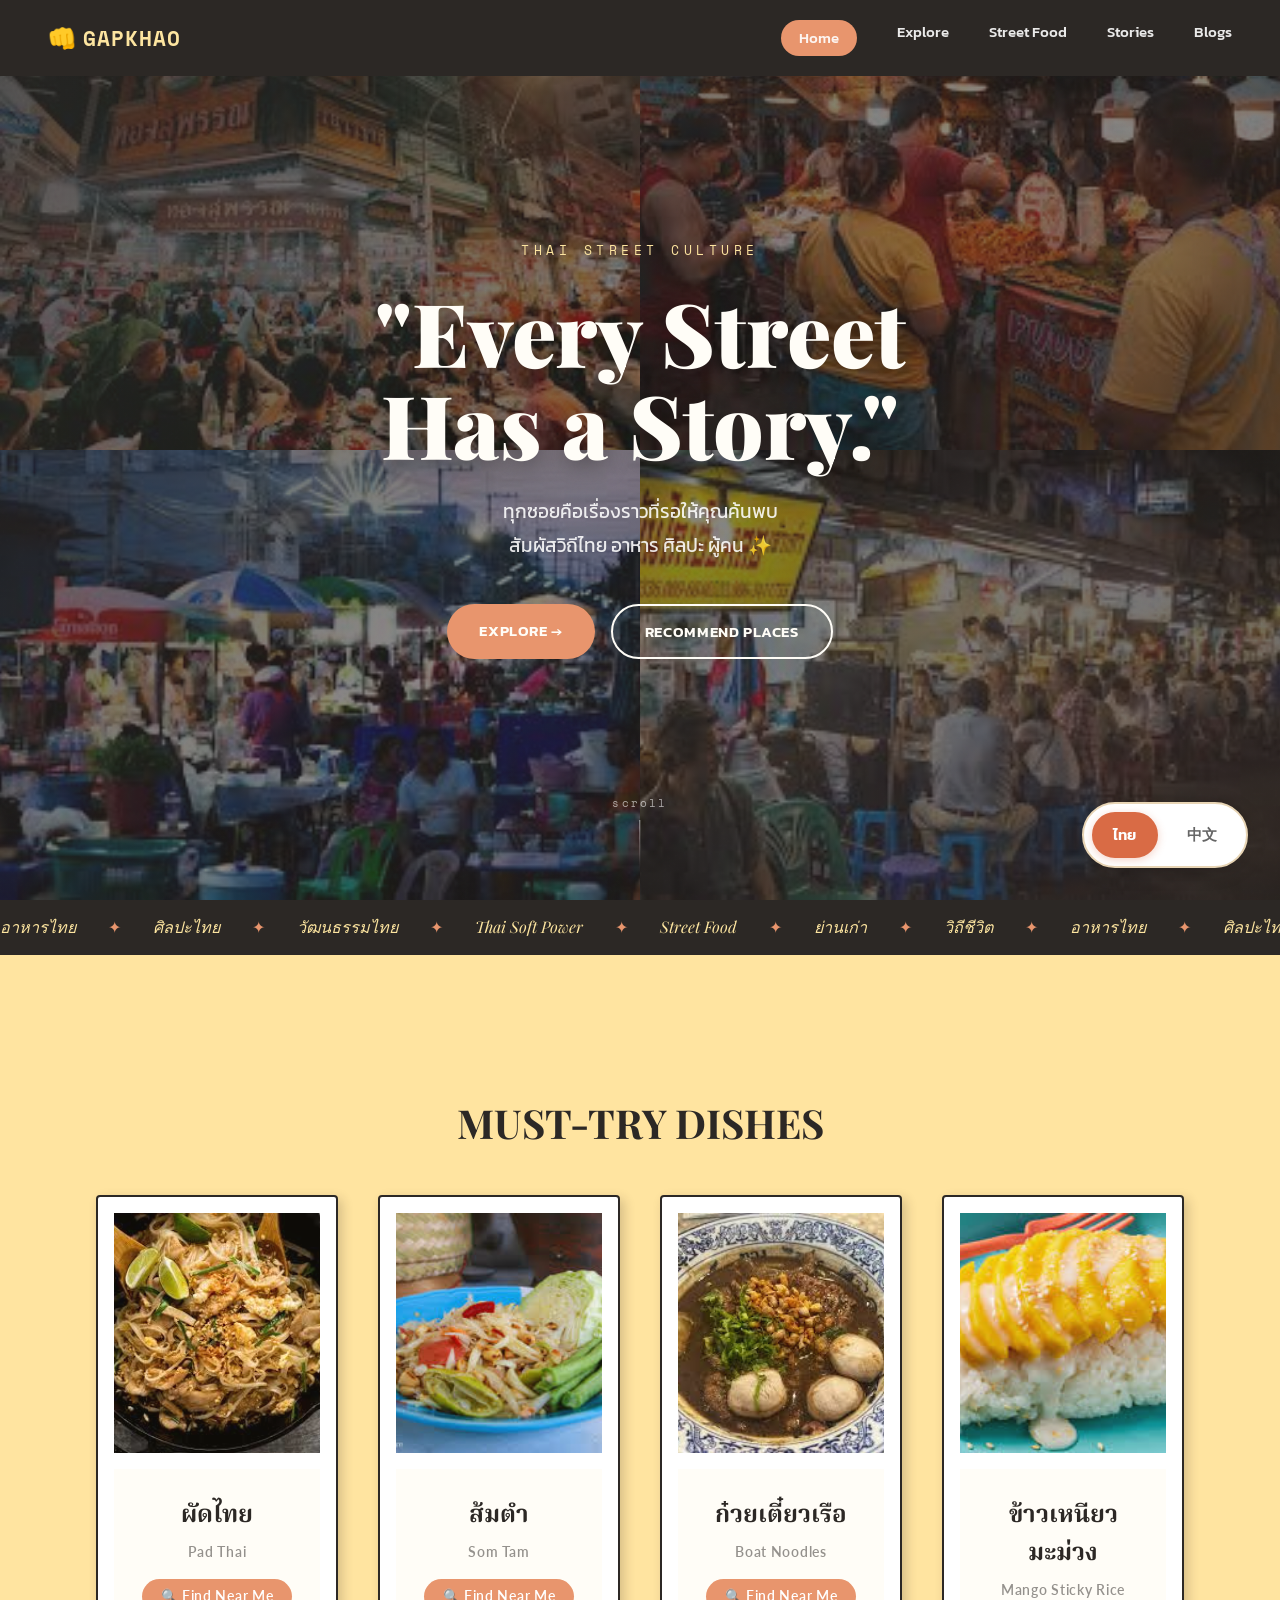
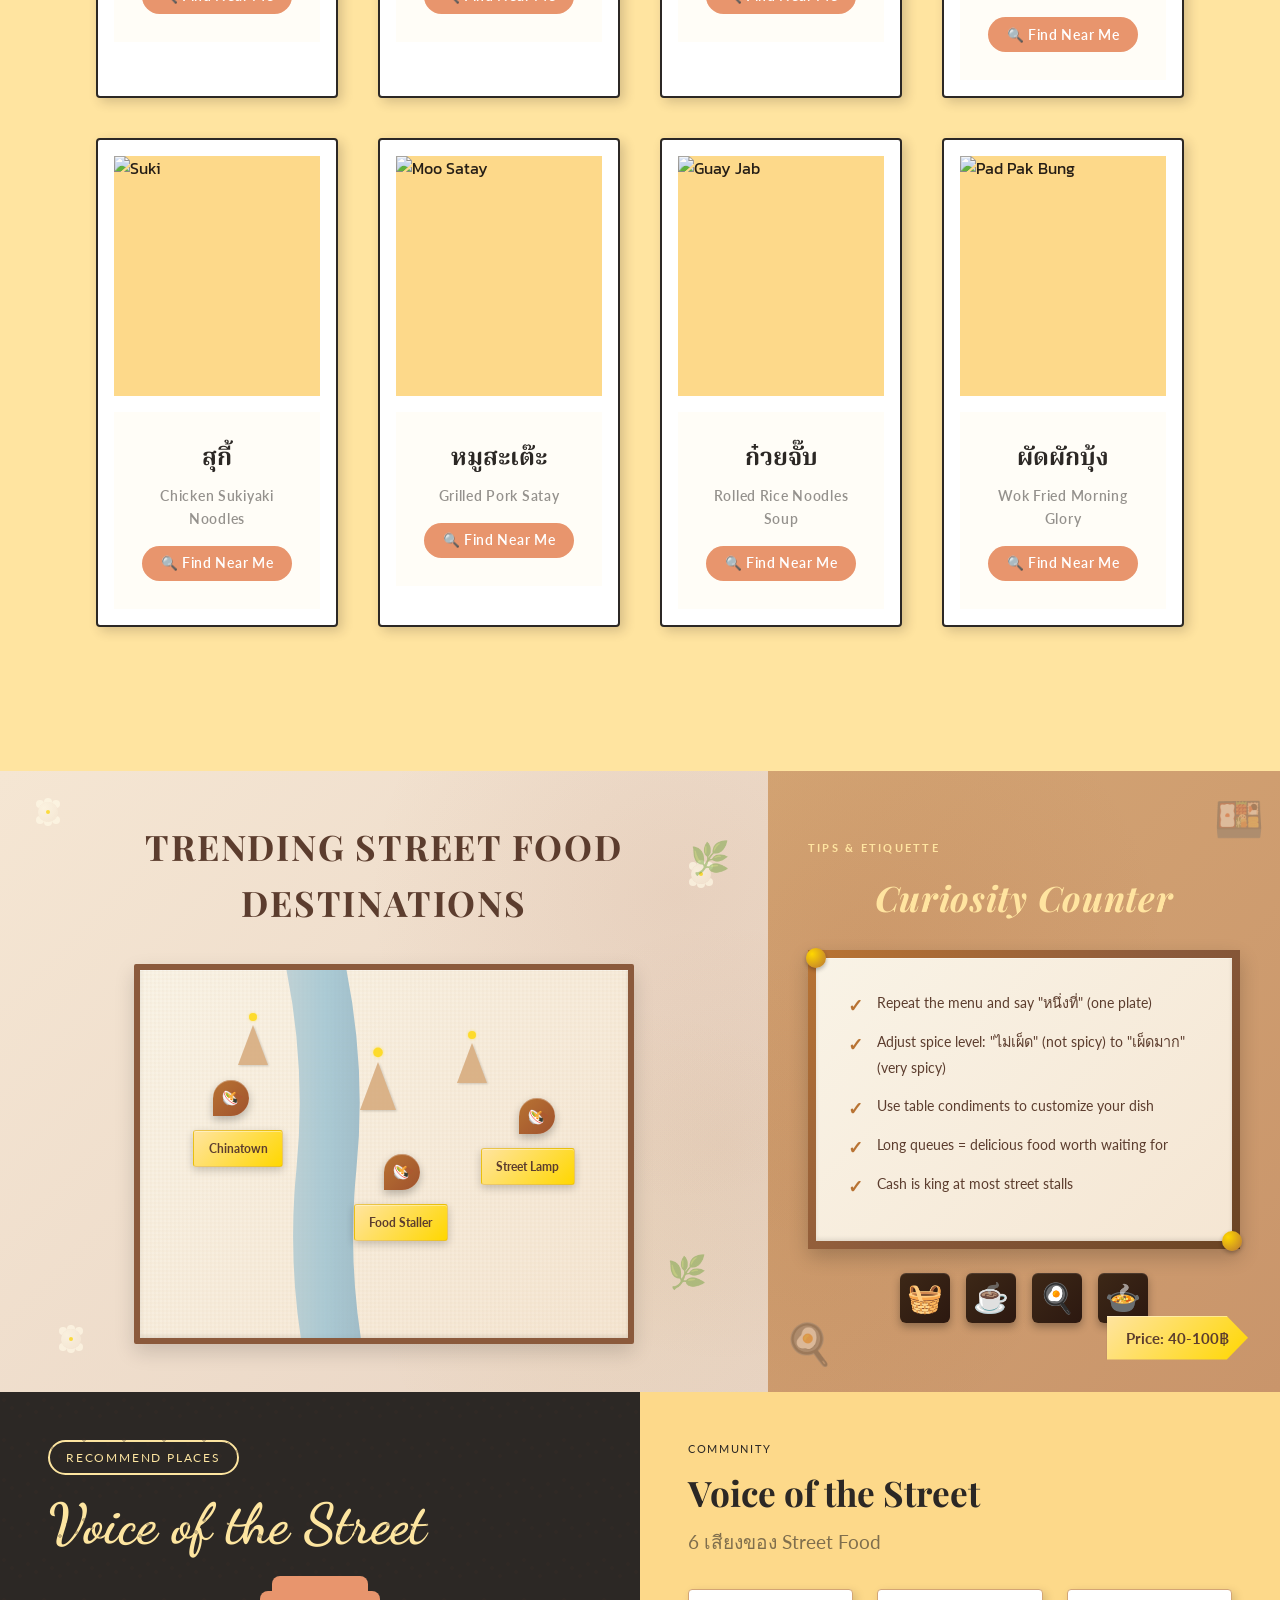
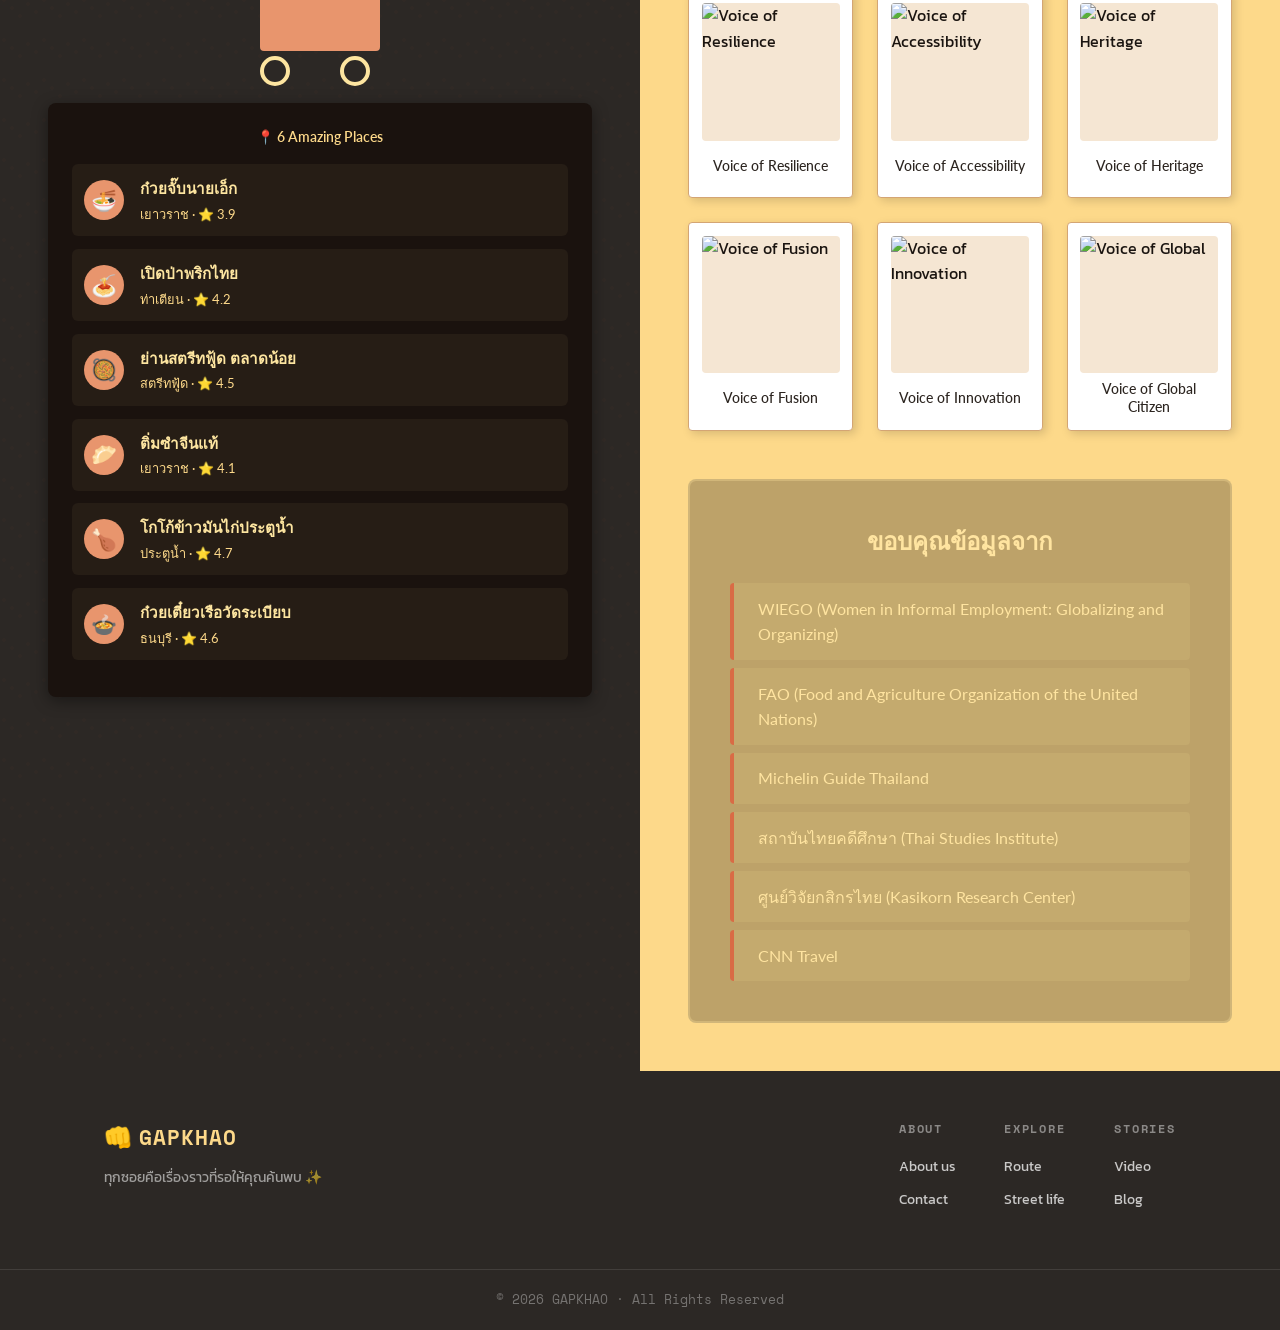
==== index.html @ 5495fac6 "new1" ====
<!DOCTYPE html>
<html lang="th">
<head>
  <meta charset="UTF-8" />
  <meta name="viewport" content="width=device-width, initial-scale=1.0" />
  <meta name="description" content="GAPKHAO - ทุกซอยคือเรื่องราวที่รอให้คุณค้นพบ | Thai Street Culture, Food & Art" />
  <title>GAPKHAO | ทุกซอยคือเรื่องราวที่รอให้คุณค้นพบ</title>
  <link rel="preconnect" href="https://fonts.googleapis.com" />
  <link rel="preconnect" href="https://fonts.gstatic.com" crossorigin />
  <link href="https://fonts.googleapis.com/css2?family=Playfair+Display:ital,wght@0,400;0,700;0,900;1,400;1,700&family=Kanit:wght@300;400;500;600;700&family=Space+Mono:wght@400;700&display=swap" rel="stylesheet" />
  <link rel="stylesheet" href="css/style.css" />
  <link rel="stylesheet" href="css/homepage-sections.css" />
  <link rel="stylesheet" href="css/trending-curiosity.css" />
  <link rel="stylesheet" href="css/language-switcher-cn.css" />
  <link rel="stylesheet" href="css/street-life-stories.css" />
</head>
<body>

  <!-- ========== NAVBAR ========== -->
  <header class="navbar" id="navbar">
    <div class="nav-container">
      <a href="index.html" class="logo">
        <span class="logo-fist">👊</span>
        <span class="logo-text">GAPKHAO</span>
      </a>
      <nav class="nav-links" id="navLinks">
        <a href="index.html" class="nav-link nav-link--active" data-translate="navbar.home">Home</a>
        <a href="explore.html" class="nav-link" data-translate="navbar.explore">Explore</a>
        <a href="street-food.html" class="nav-link" data-translate="navbar.streetFood">Street Food</a>
        <a href="stories.html" class="nav-link" data-translate="navbar.stories">Stories</a>
        <a href="blogs.html" class="nav-link" data-translate="navbar.blogs">Blogs</a>
      </nav>
      <button class="hamburger" id="hamburger" aria-label="Toggle menu">
        <span></span><span></span><span></span>
      </button>
    </div>
  </header>

  <!-- Language Switcher -->
  <div class="language-switcher" id="languageSwitcher">
    <button class="lang-btn active" data-lang="th">ไทย</button>
    <button class="lang-btn" data-lang="zh">中文</button>
  </div>

  <main>

    <!-- ========== HERO ========== -->
    <section class="hero" id="home">
      <div class="hero-bg">
        <div class="hero-overlay"></div>
        <div class="hero-img-grid">
          <div class="hero-img-cell" style="background-image:url('images/street-food-1.jpg')"></div>
          <div class="hero-img-cell" style="background-image:url('images/street-food-2.jpg')"></div>
          <div class="hero-img-cell" style="background-image:url('images/street-food-3.jpg')"></div>
          <div class="hero-img-cell" style="background-image:url('images/street-food-4.jpg')"></div>
        </div>
      </div>
      <div class="hero-content">
        <p class="hero-eyebrow reveal" data-translate="hero.eyebrow">THAI STREET CULTURE</p>
        <h1 class="hero-headline reveal delay-1" data-translate="hero.headline">"Every Street<br />Has a Story."</h1>
        <p class="hero-tagline reveal delay-2" data-translate="hero.tagline">ทุกซอยคือเรื่องราวที่รอให้คุณค้นพบ<br />สัมผัสวิถีไทย อาหาร ศิลปะ ผู้คน ✨</p>
        <div class="hero-cta reveal delay-3">
          <a href="explore.html" class="btn btn--primary" data-translate="hero.exploreBtn">EXPLORE →</a>
          <button class="btn btn--outline" id="recommendPlacesBtn" data-translate="hero.recommendBtn">RECOMMEND PLACES</button>
        </div>
      </div>
      <div class="hero-scroll-hint">
        <span data-translate="hero.scroll">scroll</span>
        <div class="scroll-line"></div>
      </div>
    </section>

    <!-- ========== SOFT POWER STRIP ========== -->
    <section class="ticker-strip">
      <div class="ticker-track">
        <span>อาหารไทย</span><span class="ticker-dot">✦</span>
        <span>ศิลปะไทย</span><span class="ticker-dot">✦</span>
        <span>วัฒนธรรมไทย</span><span class="ticker-dot">✦</span>
        <span>Thai Soft Power</span><span class="ticker-dot">✦</span>
        <span>Street Food</span><span class="ticker-dot">✦</span>
        <span>ย่านเก่า</span><span class="ticker-dot">✦</span>
        <span>วิถีชีวิต</span><span class="ticker-dot">✦</span>
        <span>อาหารไทย</span><span class="ticker-dot">✦</span>
        <span>ศิลปะไทย</span><span class="ticker-dot">✦</span>
        <span>วัฒนธรรมไทย</span><span class="ticker-dot">✦</span>
        <span>Thai Soft Power</span><span class="ticker-dot">✦</span>
        <span>Street Food</span><span class="ticker-dot">✦</span>
        <span>ย่านเก่า</span><span class="ticker-dot">✦</span>
        <span>วิถีชีวิต</span><span class="ticker-dot">✦</span>
      </div>
    </section>

    <!-- ========== MUST-TRY DISHES (4 COLUMNS) ========== -->
    <section class="must-try-section" id="must-try">
      <div class="container">
        <div class="section-header">
          <h2 class="section-title" data-translate="mustTry.title">Must-Try Dishes</h2>
        </div>

        <div class="dishes-grid">
          <article class="dish-card">
            <div class="dish-image">
              <img src="must-try-images/pad-thai.jpg" onerror="this.src='https://images.unsplash.com/photo-1569718212165-3a8278d5f624?w=600&q=80'" alt="Pad Thai" />
            </div>
            <div class="dish-content">
              <h3 data-translate="dishes.padThai.th">ผัดไทย</h3>
              <h4 data-translate="dishes.padThai.en">Pad Thai</h4>
              <button class="find-near-btn" data-translate="dishes.findBtn">🔍 Find Near Me</button>
            </div>
          </article>

          <article class="dish-card">
            <div class="dish-image">
              <img src="must-try-images/som-tam.jpg" onerror="this.src='https://images.unsplash.com/photo-1546069901-ba9599a7e63c?w=600&q=80'" alt="Som Tam" />
            </div>
            <div class="dish-content">
              <h3 data-translate="dishes.somTam.th">ส้มตำ</h3>
              <h4 data-translate="dishes.somTam.en">Som Tam</h4>
              <button class="find-near-btn" data-translate="dishes.findBtn">🔍 Find Near Me</button>
            </div>
          </article>

          <article class="dish-card">
            <div class="dish-image">
              <img src="must-try-images/boat-noodles.jpg" onerror="this.src='https://images.unsplash.com/photo-1612874742237-415c69f18133?w=600&q=80'" alt="Boat Noodles" />
            </div>
            <div class="dish-content">
              <h3 data-translate="dishes.boatNoodles.th">ก๋วยเตี๋ยวเรือ</h3>
              <h4 data-translate="dishes.boatNoodles.en">Boat Noodles</h4>
              <button class="find-near-btn" data-translate="dishes.findBtn">🔍 Find Near Me</button>
            </div>
          </article>

          <article class="dish-card">
            <div class="dish-image">
              <img src="must-try-images/mango-sticky-rice.jpg" onerror="this.src='https://images.unsplash.com/photo-1599599810694-b5ac4dd64b73?w=600&q=80'" alt="Mango Sticky Rice" />
            </div>
            <div class="dish-content">
              <h3 data-translate="dishes.mangoRice.th">ข้าวเหนียวมะม่วง</h3>
              <h4 data-translate="dishes.mangoRice.en">Mango Sticky Rice</h4>
              <button class="find-near-btn" data-translate="dishes.findBtn">🔍 Find Near Me</button>
            </div>
          </article>

          <article class="dish-card">
            <div class="dish-image">
              <img src="https://images.unsplash.com/photo-1569562211093-4ed0d0758f12?w=600&q=80" alt="Suki" />
            </div>
            <div class="dish-content">
              <h3 data-translate="dishes.suki.th">สุกี้</h3>
              <h4 data-translate="dishes.suki.en">Chicken Sukiyaki Noodles</h4>
              <button class="find-near-btn" data-translate="dishes.findBtn">🔍 Find Near Me</button>
            </div>
          </article>

          <article class="dish-card">
            <div class="dish-image">
              <img src="https://images.unsplash.com/photo-1529563021893-cc83c992d75d?w=600&q=80" alt="Moo Satay" />
            </div>
            <div class="dish-content">
              <h3 data-translate="dishes.satay.th">หมูสะเต๊ะ</h3>
              <h4 data-translate="dishes.satay.en">Grilled Pork Satay</h4>
              <button class="find-near-btn" data-translate="dishes.findBtn">🔍 Find Near Me</button>
            </div>
          </article>

          <article class="dish-card">
            <div class="dish-image">
              <img src="https://images.unsplash.com/photo-1555126634-323283e090fa?w=600&q=80" alt="Guay Jab" />
            </div>
            <div class="dish-content">
              <h3 data-translate="dishes.guayJab.th">ก๋วยจั๊บ</h3>
              <h4 data-translate="dishes.guayJab.en">Rolled Rice Noodles Soup</h4>
              <button class="find-near-btn" data-translate="dishes.findBtn">🔍 Find Near Me</button>
            </div>
          </article>

          <article class="dish-card">
            <div class="dish-image">
              <img src="https://images.unsplash.com/photo-1540189549336-e6e99c3679fe?w=600&q=80" alt="Pad Pak Bung" />
            </div>
            <div class="dish-content">
              <h3 data-translate="dishes.padPakBung.th">ผัดผักบุ้ง</h3>
              <h4 data-translate="dishes.padPakBung.en">Wok Fried Morning Glory</h4>
              <button class="find-near-btn" data-translate="dishes.findBtn">🔍 Find Near Me</button>
            </div>
          </article>
        </div>
      </div>
    </section>

    <!-- ========== TWO-PANEL ROW: MAP & TIPS ========== -->
    <section class="two-panel-row">
      <!-- Left Panel: Trending Destinations -->
      <div class="trending-panel">
        <h2 data-translate="trending.title">Trending Street Food Destinations</h2>
        
        <!-- Decorative Jasmine Flowers -->
        <div class="jasmine-flower flower-1"></div>
        <div class="jasmine-flower flower-2"></div>
        <div class="jasmine-flower flower-3"></div>
        
        <!-- Decorative Kranok Motifs -->
        <div class="kranok-motif kranok-1">🌿</div>
        <div class="kranok-motif kranok-2">🌿</div>
        
        <div class="bangkok-map">
          <div class="river-path"></div>
          
          <!-- Temple Spires -->
          <div class="temple-spire spire-1"></div>
          <div class="temple-spire spire-2"></div>
          <div class="temple-spire spire-3"></div>
          
          <div class="location-pin pin-chinatown">
            <div class="pin-label">Chinatown</div>
          </div>
          
          <div class="location-pin pin-center">
            <div class="pin-label">Food Staller</div>
          </div>
          
          <div class="location-pin pin-right">
            <div class="pin-label">Street Lamp</div>
          </div>
        </div>
      </div>

      <!-- Right Panel: Tips -->
      <div class="tips-panel">
        <!-- Decorative Icons -->
        <div class="tiffin-carrier">🍱</div>
        <div class="wok-icon">🍳</div>
        
        <div class="section-label" data-translate="curiosity.label">Tips & Etiquette</div>
        <h2 data-translate="curiosity.title">Curiosity Counter</h2>
        
        <div class="curiosity-frame">
          <div class="curiosity-content">
            <ul>
              <li data-translate="curiosity.tip1">Repeat the menu and say "หนึ่งที่" (one plate)</li>
              <li data-translate="curiosity.tip2">Adjust spice level: "ไม่เผ็ด" (not spicy) to "เผ็ดมาก" (very spicy)</li>
              <li data-translate="curiosity.tip3">Use table condiments to customize your dish</li>
              <li data-translate="curiosity.tip4">Long queues = delicious food worth waiting for</li>
              <li data-translate="curiosity.tip5">Cash is king at most street stalls</li>
            </ul>
          </div>
        </div>
        
        <!-- Bronze Food Icons -->
        <div class="food-icons">
          <div class="food-icon">🧺</div>
          <div class="food-icon">☕</div>
          <div class="food-icon">🍳</div>
          <div class="food-icon">🍲</div>
        </div>
        
        <div class="price-tag" data-translate="curiosity.price">Price: 40-100฿</div>
      </div>
    </section>

    <!-- ========== BOTTOM TWO-PANEL ROW: RECOMMEND PLACES & COMMUNITY ========== -->
    <section class="bottom-two-panel" id="recommendPlaces">
      <!-- Left Panel: Recommend Places -->
      <div class="planner-panel">
        <div class="section-label" data-translate="recommend.label">Recommend Places</div>
        <h2 data-translate="recommend.title">Voice of the Street</h2>
        
        <div class="tuktuk">
          <div class="tuktuk-roof"></div>
          <div class="tuktuk-body"></div>
          <div class="tuktuk-wheel"></div>
          <div class="tuktuk-wheel"></div>
        </div>
        
        <div class="places-card">
          <div class="places-header" data-translate="recommend.header">📍 6 Amazing Places</div>
          
          <a href="#" class="place-item" data-place-id="1">
            <div class="place-icon">🍜</div>
            <div class="place-info">
              <div class="place-name" data-translate="recommend.place1.name">ก๋วยจั๊บนายเอ็ก</div>
              <div class="place-meta" data-translate="recommend.place1.meta">เยาวราช · ⭐ 3.9</div>
            </div>
          </a>
          
          <a href="#" class="place-item" data-place-id="2">
            <div class="place-icon">🍝</div>
            <div class="place-info">
              <div class="place-name" data-translate="recommend.place2.name">เปิดป่าพริกไทย</div>
              <div class="place-meta" data-translate="recommend.place2.meta">ท่าเตียน · ⭐ 4.2</div>
            </div>
          </a>
          
          <a href="#" class="place-item" data-place-id="3">
            <div class="place-icon">🥘</div>
            <div class="place-info">
              <div class="place-name" data-translate="recommend.place3.name">ย่านสตรีทฟู้ด ตลาดน้อย</div>
              <div class="place-meta" data-translate="recommend.place3.meta">สตรีทฟู้ด · ⭐ 4.5</div>
            </div>
          </a>
          
          <a href="#" class="place-item" data-place-id="4">
            <div class="place-icon">🥟</div>
            <div class="place-info">
              <div class="place-name" data-translate="recommend.place4.name">ติ่มซำจีนแท้</div>
              <div class="place-meta" data-translate="recommend.place4.meta">เยาวราช · ⭐ 4.1</div>
            </div>
          </a>
          
          <a href="#" class="place-item" data-place-id="5">
            <div class="place-icon">🍗</div>
            <div class="place-info">
              <div class="place-name" data-translate="recommend.place5.name">โกโก้ข้าวมันไก่ประตูน้ำ</div>
              <div class="place-meta" data-translate="recommend.place5.meta">ประตูน้ำ · ⭐ 4.7</div>
            </div>
          </a>
          
          <a href="#" class="place-item" data-place-id="6">
            <div class="place-icon">🍲</div>
            <div class="place-info">
              <div class="place-name" data-translate="recommend.place6.name">ก๋วยเตี๋ยวเรือวัดระเบียบ</div>
              <div class="place-meta" data-translate="recommend.place6.meta">ธนบุรี · ⭐ 4.6</div>
            </div>
          </a>
        </div>
      </div>

      <!-- Right Panel: Community Memory Wall -->
      <div class="community-panel">
        <div class="section-label" data-translate="community.label">Community</div>
        <h2 data-translate="community.title">Voice of the Street</h2>
        <div class="subtitle" data-translate="community.subtitle">6 เสียงของ Street Food</div>
        
        <div class="memory-wall">
          <div class="polaroid-card street-story-card" data-story-id="voice-resilience" onclick="window.openStory('voice-resilience')">
            <div class="polaroid-image">
              <img src="https://images.unsplash.com/photo-1562802378-063ec186a863?w=300&q=80" alt="Voice of Resilience" />
            </div>
            <div class="polaroid-title" data-translate="stories.resilience">Voice of Resilience</div>
          </div>
          
          <div class="polaroid-card street-story-card" data-story-id="voice-accessibility" onclick="window.openStory('voice-accessibility')">
            <div class="polaroid-image">
              <img src="https://www.prachachat.net/wp-content/uploads/2020/09/IMG_2852.jpg" alt="Voice of Accessibility" />
            </div>
            <div class="polaroid-title" data-translate="stories.accessibility">Voice of Accessibility</div>
          </div>
          
          <div class="polaroid-card street-story-card" data-story-id="voice-heritage" onclick="window.openStory('voice-heritage')">
            <div class="polaroid-image">
              <img src="https://www.salika.co/wp-content/uploads/2018/11/shutterstock_1130007947.jpg" alt="Voice of Heritage" />
            </div>
            <div class="polaroid-title" data-translate="stories.heritage">Voice of Heritage</div>
          </div>
          
          <div class="polaroid-card street-story-card" data-story-id="voice-fusion" onclick="window.openStory('voice-fusion')">
            <div class="polaroid-image">
              <img src="https://www.amazingadventurebangkok.com/wp-content/uploads/2021/08/1.jpg" alt="Voice of Fusion" />
            </div>
            <div class="polaroid-title" data-translate="stories.fusion">Voice of Fusion</div>
          </div>
          
          <div class="polaroid-card street-story-card" data-story-id="voice-innovation" onclick="window.openStory('voice-innovation')">
            <div class="polaroid-image">
              <img src="https://www.salika.co/wp-content/uploads/2023/11/thai-streetfood-local-travel-life.webp" alt="Voice of Innovation" />
            </div>
            <div class="polaroid-title" data-translate="stories.innovation">Voice of Innovation</div>
          </div>
          
          <div class="polaroid-card street-story-card" data-story-id="voice-global" onclick="window.openStory('voice-global')">
            <div class="polaroid-image">
              <img src="https://i.ytimg.com/vi/oKCuIeHDw-o/hq720.jpg" alt="Voice of Global" />
            </div>
            <div class="polaroid-title" data-translate="stories.global">Voice of Global Citizen</div>
          </div>
        </div>
        
        <!-- Data Sources -->
        <div class="data-sources">
          <h4 data-translate="sources.title">ขอบคุณข้อมูลจาก</h4>
          <ul>
            <li>WIEGO (Women in Informal Employment: Globalizing and Organizing)</li>
            <li>FAO (Food and Agriculture Organization of the United Nations)</li>
            <li>Michelin Guide Thailand</li>
            <li>สถาบันไทยคดีศึกษา (Thai Studies Institute)</li>
            <li>ศูนย์วิจัยกสิกรไทย (Kasikorn Research Center)</li>
            <li>CNN Travel</li>
          </ul>
        </div>
      </div>
    </section>

  </main>

  <!-- ========== FOOTER ========== -->
  <footer class="site-footer">
    <div class="footer-inner">
      <div class="footer-brand">
        <a href="index.html" class="logo logo--light">
          <span class="logo-fist">👊</span>
          <span class="logo-text">GAPKHAO</span>
        </a>
        <p data-translate="footer.tagline">ทุกซอยคือเรื่องราวที่รอให้คุณค้นพบ ✨</p>
      </div>

      <nav class="footer-nav">
        <div class="footer-col">
          <h4 data-translate="footer.about">ABOUT</h4>
          <a href="#" data-translate="footer.aboutUs">About us</a>
          <a href="contact.html" data-translate="footer.contact">Contact</a>
        </div>
        <div class="footer-col">
          <h4 data-translate="footer.explore">EXPLORE</h4>
          <a href="explore.html" data-translate="footer.route">Route</a>
          <a href="street-life.html" data-translate="footer.streetLife">Street life</a>
        </div>
        <div class="footer-col">
          <h4 data-translate="footer.stories">STORIES</h4>
          <a href="stories.html" data-translate="footer.video">Video</a>
          <a href="blogs.html" data-translate="footer.blog">Blog</a>
        </div>
      </nav>
    </div>
    <div class="footer-bottom">
      <p data-translate="footer.copyright">© 2026 GAPKHAO · All Rights Reserved</p>
    </div>
  </footer>

  <!-- Toast notification -->
  <div class="toast" id="toast"></div>

  <script src="js/main.js"></script>
  <script src="js/homepage-sections.js"></script>
  <script src="js/trending-navigation.js"></script>
  <script src="js/language-switcher-cn.js"></script>
  <script src="js/street-life-stories.js"></script>
</body>
</html>
---- css/style.css ----
/* ============================================================
   GAPKHAO — Thai Street Culture Website
   CSS Design System + Full Styles
   ============================================================ */

/* ── CSS Variables / Design Tokens ─────────────────────────── */
:root {
  /* Brand Palette (from spec image) */
  --color-header:       #2c2825;  /* Deep charcoal */
  --color-highlight:    #fde5a0;  /* Warm honey */
  --color-bg:           #fdd98a;  /* Golden amber */
  --color-bg-dark:      #e8956d;  /* Terra cotta */

  /* Extended palette */
  --color-text:         #1a1410;
  --color-text-light:   #6b5b4e;
  --color-white:        #fffdf7;
  --color-accent:       #d4a017;  /* Thai gold */
  --color-accent2:      #b85c2a;  /* Brick red */

  /* Typography */
  --font-display:       'Playfair Display', Georgia, serif;
  --font-body:          'Kanit', sans-serif;
  --font-mono:          'Space Mono', monospace;

  /* Spacing */
  --space-xs:  0.5rem;
  --space-sm:  1rem;
  --space-md:  2rem;
  --space-lg:  4rem;
  --space-xl:  6rem;

  /* Motion */
  --ease-out:  cubic-bezier(0.22, 1, 0.36, 1);
  --ease-in-out: cubic-bezier(0.65, 0, 0.35, 1);

  /* Borders */
  --radius-sm:  8px;
  --radius-md:  16px;
  --radius-lg:  24px;
  --radius-pill: 9999px;

  /* Shadows */
  --shadow-sm:  0 2px 8px rgba(44,40,37,0.12);
  --shadow-md:  0 8px 32px rgba(44,40,37,0.18);
  --shadow-lg:  0 24px 64px rgba(44,40,37,0.22);
}

/* ── Reset & Base ────────────────────────────────────────────── */
*, *::before, *::after { box-sizing: border-box; margin: 0; padding: 0; }

html {
  scroll-behavior: smooth;
  scroll-padding-top: 80px;
}

body {
  font-family: var(--font-body);
  background-color: var(--color-bg);
  color: var(--color-text);
  line-height: 1.6;
  overflow-x: hidden;
}

img { display: block; width: 100%; height: 100%; object-fit: cover; }
a { text-decoration: none; color: inherit; }
ul { list-style: none; }
button { cursor: pointer; border: none; background: none; font-family: inherit; }

/* ── Container ───────────────────────────────────────────────── */
.container {
  width: min(90%, 1200px);
  margin-inline: auto;
  padding-block: var(--space-lg);
}

/* ── Typography ─────────────────────────────────────────────── */
.section-tag {
  display: inline-block;
  font-family: var(--font-mono);
  font-size: 0.75rem;
  text-transform: uppercase;
  letter-spacing: 0.2em;
  color: var(--color-accent2);
  border: 1.5px solid var(--color-accent2);
  padding: 4px 12px;
  border-radius: var(--radius-pill);
  margin-bottom: 1rem;
}

.section-title {
  font-family: var(--font-display);
  font-size: clamp(1.8rem, 4vw, 3rem);
  font-weight: 700;
  color: var(--color-header);
  line-height: 1.2;
}

.section-sub {
  color: var(--color-text-light);
  font-size: 1.05rem;
  margin-top: 0.5rem;
}

.section-header {
  text-align: center;
  margin-bottom: var(--space-md);
}

/* ── Buttons ─────────────────────────────────────────────────── */
.btn {
  display: inline-flex;
  align-items: center;
  gap: 0.5rem;
  padding: 14px 32px;
  border-radius: var(--radius-pill);
  font-family: var(--font-body);
  font-weight: 600;
  font-size: 0.95rem;
  transition: transform 0.2s var(--ease-out), box-shadow 0.2s, background 0.2s;
  letter-spacing: 0.04em;
}

.btn:hover { transform: translateY(-2px); box-shadow: var(--shadow-md); }
.btn:active { transform: translateY(0); }

.btn--primary {
  background: var(--color-bg-dark);
  color: var(--color-white);
}
.btn--primary:hover { background: var(--color-accent2); }

.btn--outline {
  border: 2px solid var(--color-white);
  color: var(--color-white);
}
.btn--outline:hover { background: rgba(255,255,255,0.15); }

.btn--sm { padding: 8px 18px; font-size: 0.8rem; }
.btn--full { width: 100%; justify-content: center; }

/* ── Navbar ─────────────────────────────────────────────────── */
.navbar {
  position: fixed;
  top: 0; left: 0; right: 0;
  z-index: 1000;
  background: var(--color-header);
  box-shadow: var(--shadow-md);
  transition: background 0.4s, box-shadow 0.4s;
}

.navbar.scrolled {
  background: var(--color-header);
  box-shadow: var(--shadow-md);
}

/* Ensure navbar text is always readable on non-home pages */
.navbar:not(:has(~ .hero)) {
  background: var(--color-header) !important;
}

.navbar:not(:has(~ .hero)) .logo-text {
  color: var(--color-highlight) !important;
}

.navbar:not(:has(~ .hero)) .nav-link {
  color: rgba(255,255,255,0.9) !important;
}

/* Home page hero - transparent navbar */
.hero ~ .navbar,
body > .navbar:first-of-type {
  background: transparent;
  box-shadow: none;
}

body > .navbar:first-of-type:not(.scrolled) {
  background: transparent;
  box-shadow: none;
}

.nav-container {
  display: flex;
  align-items: center;
  justify-content: space-between;
  padding: 20px clamp(1rem, 4vw, 3rem);
  max-width: 1400px;
  margin-inline: auto;
}

.logo {
  display: flex;
  align-items: center;
  gap: 6px;
  font-family: var(--font-mono);
  font-weight: 700;
  font-size: 1.3rem;
  letter-spacing: 0.05em;
}

.logo-fist { font-size: 1.4rem; }
.logo-text { color: var(--color-bg); }
.navbar:not(.scrolled) .logo-text { color: var(--color-highlight); }

.nav-links {
  display: flex;
  gap: 2.5rem;
}

.nav-link {
  font-family: var(--font-body);
  font-weight: 500;
  color: rgba(255,255,255,0.85);
  font-size: 0.95rem;
  position: relative;
  transition: color 0.2s;
}

.nav-link::after {
  content: '';
  position: absolute;
  bottom: -4px; left: 0;
  width: 0; height: 2px;
  background: var(--color-bg);
  transition: width 0.3s var(--ease-out);
}

.nav-link:hover, .nav-link--active { color: var(--color-highlight); }
.nav-link:hover::after, .nav-link--active::after { width: 100%; }

.nav-link--active {
  background: var(--color-bg-dark);
  padding: 6px 18px;
  border-radius: var(--radius-pill);
  color: var(--color-white);
}
.nav-link--active::after { display: none; }

/* Hamburger */
.hamburger {
  display: none;
  flex-direction: column;
  gap: 5px;
  padding: 4px;
}
.hamburger span {
  display: block;
  width: 24px; height: 2px;
  background: var(--color-white);
  border-radius: 2px;
  transition: transform 0.3s, opacity 0.3s;
}
.hamburger.open span:nth-child(1) { transform: translateY(7px) rotate(45deg); }
.hamburger.open span:nth-child(2) { opacity: 0; }
.hamburger.open span:nth-child(3) { transform: translateY(-7px) rotate(-45deg); }

/* ── Hero ────────────────────────────────────────────────────── */
.hero {
  position: relative;
  min-height: 100svh;
  display: flex;
  align-items: center;
  justify-content: center;
  overflow: hidden;
}

.hero-bg {
  position: absolute;
  inset: 0;
}

.hero-overlay {
  position: absolute;
  inset: 0;
  background: linear-gradient(
    135deg,
    rgba(44,40,37,0.82) 0%,
    rgba(44,40,37,0.55) 50%,
    rgba(44,40,37,0.7) 100%
  );
  z-index: 1;
}

.hero-img-grid {
  display: grid;
  grid-template-columns: 1fr 1fr;
  grid-template-rows: 1fr 1fr;
  height: 100%;
}

.hero-img-cell {
  background-size: cover;
  background-position: center;
  transition: transform 8s ease;
  animation: kenburns 12s ease-in-out infinite alternate;
}

.hero-img-cell:nth-child(2) { animation-delay: -3s; }
.hero-img-cell:nth-child(3) { animation-delay: -6s; }
.hero-img-cell:nth-child(4) { animation-delay: -9s; }

@keyframes kenburns {
  from { transform: scale(1); }
  to   { transform: scale(1.08); }
}

.hero-content {
  position: relative;
  z-index: 2;
  text-align: center;
  color: var(--color-white);
  padding: 2rem;
  max-width: 800px;
}

.hero-eyebrow {
  font-family: var(--font-mono);
  font-size: 0.8rem;
  letter-spacing: 0.35em;
  text-transform: uppercase;
  color: var(--color-highlight);
  margin-bottom: 1.5rem;
}

.hero-headline {
  font-family: var(--font-display);
  font-size: clamp(2.5rem, 7vw, 5.5rem);
  font-weight: 900;
  line-height: 1.05;
  margin-bottom: 1.5rem;
  text-shadow: 0 4px 24px rgba(0,0,0,0.4);
}

.hero-tagline {
  font-size: clamp(1rem, 2vw, 1.2rem);
  color: rgba(255,255,255,0.88);
  margin-bottom: 2.5rem;
  line-height: 1.8;
}

.hero-cta {
  display: flex;
  gap: 1rem;
  justify-content: center;
  flex-wrap: wrap;
}

.hero-cta .btn--primary { background: var(--color-bg-dark); }

/* Scroll hint */
.hero-scroll-hint {
  position: absolute;
  bottom: 2rem; left: 50%;
  transform: translateX(-50%);
  z-index: 2;
  display: flex;
  flex-direction: column;
  align-items: center;
  gap: 0.5rem;
  color: rgba(255,255,255,0.6);
  font-family: var(--font-mono);
  font-size: 0.7rem;
  letter-spacing: 0.2em;
}

.scroll-line {
  width: 1px;
  height: 48px;
  background: linear-gradient(to bottom, rgba(255,255,255,0.6), transparent);
  animation: scrollPulse 2s ease-in-out infinite;
}

@keyframes scrollPulse {
  0%, 100% { transform: scaleY(1); opacity: 0.6; }
  50%       { transform: scaleY(1.2); opacity: 1; }
}

/* ── Ticker Strip ────────────────────────────────────────────── */
.ticker-strip {
  background: var(--color-header);
  color: var(--color-highlight);
  padding: 14px 0;
  overflow: hidden;
  white-space: nowrap;
}

.ticker-track {
  display: inline-flex;
  gap: 2rem;
  animation: ticker 25s linear infinite;
}

.ticker-track span {
  font-family: var(--font-display);
  font-size: 1rem;
  font-style: italic;
}

.ticker-dot { color: var(--color-bg-dark); font-style: normal !important; }

@keyframes ticker {
  from { transform: translateX(0); }
  to   { transform: translateX(-50%); }
}

/* ── Explore Section ─────────────────────────────────────────── */
.explore-section {
  background: var(--color-white);
}

.explore-layout {
  display: grid;
  grid-template-columns: 340px 1fr;
  gap: var(--space-md);
  align-items: start;
}

/* Filter Sidebar */
.explore-sidebar {
  background: var(--color-header);
  border-radius: var(--radius-lg);
  padding: 1.5rem;
  color: var(--color-white);
}

.filter-tabs {
  display: flex;
  gap: 0.5rem;
  flex-wrap: wrap;
  margin-bottom: 1.25rem;
}

.filter-btn {
  padding: 6px 16px;
  border-radius: var(--radius-pill);
  font-size: 0.85rem;
  font-weight: 600;
  background: rgba(255,255,255,0.1);
  color: rgba(255,255,255,0.7);
  transition: all 0.2s;
}

.filter-btn.active, .filter-btn:hover {
  background: var(--color-bg-dark);
  color: var(--color-white);
}

.filter-distance {
  margin-bottom: 1rem;
  font-size: 0.82rem;
  font-family: var(--font-mono);
  color: rgba(255,255,255,0.6);
}

.filter-distance input[type=range] {
  width: 100%;
  margin-top: 0.5rem;
  accent-color: var(--color-bg-dark);
}

.results-count {
  font-family: var(--font-mono);
  font-size: 0.75rem;
  color: rgba(255,255,255,0.5);
  margin-bottom: 1rem;
}

.place-list { display: flex; flex-direction: column; gap: 0.75rem; }

.place-card {
  display: flex;
  align-items: center;
  gap: 0.75rem;
  padding: 0.85rem 1rem;
  border-radius: var(--radius-md);
  background: rgba(255,255,255,0.06);
  border: 1.5px solid transparent;
  cursor: pointer;
  transition: all 0.25s;
}

.place-card:hover, .place-card.active {
  background: rgba(255,255,255,0.12);
  border-color: var(--color-bg-dark);
}

.place-card.active { border-color: var(--color-highlight); }

.place-pin { font-size: 1.2rem; flex-shrink: 0; }

.place-info strong {
  display: block;
  font-size: 0.9rem;
  font-weight: 600;
  color: var(--color-white);
}

.place-info span {
  font-size: 0.77rem;
  color: rgba(255,255,255,0.55);
}

/* Map */
.explore-map {
  position: relative;
  border-radius: var(--radius-lg);
  overflow: hidden;
  box-shadow: var(--shadow-lg);
  min-height: 480px;
}

.map-placeholder {
  position: relative;
  height: 480px;
}

.map-placeholder img {
  width: 100%;
  height: 100%;
  object-fit: cover;
  filter: saturate(0.8);
}

/* Map pins */
.map-pin {
  position: absolute;
  width: 18px; height: 18px;
  border-radius: 50%;
  background: var(--color-bg-dark);
  border: 3px solid white;
  box-shadow: 0 2px 8px rgba(0,0,0,0.3);
  cursor: pointer;
}

.pin-1 { top: 42%; left: 55%; }
.pin-2 { top: 28%; left: 38%; }
.pin-3 { top: 60%; left: 70%; }

.map-popup {
  display: none;
  position: absolute;
  bottom: 130%;
  left: 50%;
  transform: translateX(-50%);
  background: var(--color-header);
  color: var(--color-white);
  border-radius: var(--radius-md);
  padding: 1rem;
  width: 200px;
  box-shadow: var(--shadow-lg);
  text-align: center;
  gap: 0.5rem;
  flex-direction: column;
}

.map-pin:hover .map-popup { display: flex; }

.map-popup strong { font-size: 0.9rem; display: block; margin-bottom: 4px; }
.map-popup span { font-size: 0.75rem; color: rgba(255,255,255,0.65); display: block; margin-bottom: 0.75rem; }

/* ── Street Life Section ─────────────────────────────────────── */
.street-life-section {
  background: var(--color-bg);
}

.street-grid {
  display: grid;
  grid-template-columns: repeat(3, 1fr);
  grid-template-rows: auto auto;
  gap: 16px;
}

.street-card {
  position: relative;
  border-radius: var(--radius-lg);
  overflow: hidden;
  aspect-ratio: 4/3;
  cursor: pointer;
}

.street-card--tall {
  grid-row: span 2;
  aspect-ratio: unset;
}

.street-card--wide {
  grid-column: span 2;
}

.street-card img {
  transition: transform 0.6s var(--ease-out);
}

.street-card:hover img { transform: scale(1.06); }

.street-card-overlay {
  position: absolute;
  inset: 0;
  background: linear-gradient(to top, rgba(44,40,37,0.85) 0%, transparent 50%);
  display: flex;
  flex-direction: column;
  justify-content: flex-end;
  padding: 1.5rem;
  color: var(--color-white);
  transition: background 0.3s;
}

.street-card:hover .street-card-overlay {
  background: linear-gradient(to top, rgba(44,40,37,0.92) 0%, rgba(44,40,37,0.2) 60%);
}

.street-card-tag {
  display: inline-block;
  font-family: var(--font-mono);
  font-size: 0.7rem;
  letter-spacing: 0.15em;
  text-transform: uppercase;
  background: var(--color-bg-dark);
  padding: 3px 10px;
  border-radius: var(--radius-pill);
  margin-bottom: 0.6rem;
  width: fit-content;
}

.street-card-overlay h3 {
  font-family: var(--font-display);
  font-size: clamp(1rem, 2vw, 1.4rem);
  line-height: 1.3;
}

.street-card-overlay p {
  font-size: 0.82rem;
  color: rgba(255,255,255,0.75);
  margin-top: 0.4rem;
}

/* ── Stories / Blog Section ──────────────────────────────────── */
.stories-section {
  background: var(--color-highlight);
}

.stories-layout {
  display: grid;
  grid-template-columns: 1fr 1fr;
  gap: var(--space-md);
  align-items: start;
}

.stories-col-title {
  font-family: var(--font-display);
  font-size: 1.3rem;
  font-weight: 700;
  margin-bottom: 1.25rem;
  color: var(--color-header);
}

/* Video feature */
.video-feature { margin-bottom: 1.25rem; }

.video-thumb {
  position: relative;
  border-radius: var(--radius-md);
  overflow: hidden;
  aspect-ratio: 16/9;
  box-shadow: var(--shadow-md);
}

.play-btn {
  position: absolute;
  top: 50%; left: 50%;
  transform: translate(-50%, -50%);
  width: 56px; height: 56px;
  border-radius: 50%;
  background: var(--color-bg-dark);
  color: white;
  font-size: 1.2rem;
  display: flex;
  align-items: center;
  justify-content: center;
  box-shadow: var(--shadow-md);
  transition: transform 0.2s, background 0.2s;
}

.play-btn:hover { transform: translate(-50%, -50%) scale(1.1); background: var(--color-accent2); }

.play-btn--sm { width: 36px; height: 36px; font-size: 0.8rem; }

.video-meta { padding: 0.75rem 0; }
.video-meta h4 { font-size: 0.95rem; font-weight: 600; line-height: 1.4; color: var(--color-header); }
.video-meta p { font-size: 0.82rem; color: var(--color-text-light); margin-top: 4px; }
.video-meta span { font-size: 0.8rem; font-family: var(--font-mono); color: var(--color-accent2); }

.video-thumbs-row {
  display: grid;
  grid-template-columns: repeat(3, 1fr);
  gap: 0.75rem;
}

.video-thumb-sm {
  position: relative;
  border-radius: var(--radius-sm);
  overflow: hidden;
  aspect-ratio: 16/9;
}

/* Blog cards */
.blog-card {
  display: flex;
  gap: 1rem;
  align-items: center;
  padding: 1rem;
  background: var(--color-white);
  border-radius: var(--radius-md);
  margin-bottom: 0.75rem;
  box-shadow: var(--shadow-sm);
  transition: transform 0.2s, box-shadow 0.2s;
}

.blog-card:hover { transform: translateY(-2px); box-shadow: var(--shadow-md); }

.blog-img {
  width: 72px;
  height: 72px;
  border-radius: var(--radius-sm);
  flex-shrink: 0;
  display: flex;
  align-items: center;
  justify-content: center;
  color: rgba(255,255,255,0.5);
  font-size: 0.65rem;
}

.blog-text h4 {
  font-size: 0.9rem;
  font-weight: 600;
  color: var(--color-header);
  line-height: 1.4;
  margin-bottom: 4px;
}

.blog-text span {
  font-size: 0.75rem;
  color: var(--color-text-light);
  font-family: var(--font-mono);
}

/* ── Planer Section ──────────────────────────────────────────── */
.planer-section {
  background: var(--color-bg-dark);
}

.planer-section .section-tag { border-color: var(--color-highlight); color: var(--color-highlight); }
.planer-section .section-title { color: var(--color-white); }
.planer-section .section-sub { color: rgba(255,255,255,0.7); }

.planer-layout {
  display: grid;
  grid-template-columns: 1fr 1fr;
  gap: var(--space-md);
  align-items: start;
}

/* Form panel */
.planer-form {
  background: var(--color-header);
  border-radius: var(--radius-lg);
  padding: 2rem;
  color: var(--color-white);
}

.planer-form h3 {
  font-family: var(--font-display);
  font-size: 1.4rem;
  margin-bottom: 0.4rem;
}

.planer-sub {
  font-size: 0.85rem;
  color: rgba(255,255,255,0.55);
  margin-bottom: 1.5rem;
}

.day-selector {
  display: flex;
  align-items: center;
  gap: 1rem;
  flex-wrap: wrap;
  margin-bottom: 1.25rem;
  font-size: 0.9rem;
}

.day-btns { display: flex; gap: 0.5rem; flex-wrap: wrap; }

.day-btn {
  padding: 7px 16px;
  border-radius: var(--radius-pill);
  font-size: 0.82rem;
  font-weight: 600;
  background: rgba(255,255,255,0.1);
  color: rgba(255,255,255,0.7);
  transition: all 0.2s;
}

.day-btn.active, .day-btn:hover {
  background: var(--color-bg-dark);
  color: white;
}

.plan-name-field {
  margin-bottom: 1.25rem;
}

.plan-name-field label {
  display: block;
  font-size: 0.82rem;
  color: rgba(255,255,255,0.6);
  margin-bottom: 0.4rem;
}

.plan-name-field input {
  width: 100%;
  padding: 10px 14px;
  border-radius: var(--radius-sm);
  border: 1.5px solid rgba(255,255,255,0.15);
  background: rgba(255,255,255,0.08);
  color: white;
  font-family: var(--font-body);
  font-size: 0.9rem;
  outline: none;
  transition: border-color 0.2s;
}

.plan-name-field input:focus { border-color: var(--color-bg-dark); }
.plan-name-field input::placeholder { color: rgba(255,255,255,0.35); }

.planer-places { margin-bottom: 1.5rem; display: flex; flex-direction: column; gap: 0.65rem; }

.planer-place-item label {
  display: flex;
  align-items: center;
  gap: 0.6rem;
  padding: 0.75rem 1rem;
  border-radius: var(--radius-sm);
  background: rgba(255,255,255,0.06);
  cursor: pointer;
  transition: background 0.2s;
}

.planer-place-item label:hover { background: rgba(255,255,255,0.1); }

.planer-place-item input[type=checkbox] {
  accent-color: var(--color-bg-dark);
  width: 16px; height: 16px;
}

.planer-place-item strong {
  font-size: 0.88rem;
  font-weight: 600;
  flex: 1;
}

.planer-place-item small {
  display: block;
  font-size: 0.72rem;
  color: rgba(255,255,255,0.5);
  margin-top: 2px;
}

/* Preview panel */
.planer-preview {
  background: var(--color-header);
  border-radius: var(--radius-lg);
  padding: 2rem;
  color: var(--color-white);
}

.planer-preview h3 {
  font-family: var(--font-display);
  font-size: 1.3rem;
  margin-bottom: 1.25rem;
  color: var(--color-highlight);
}

.plan-list { display: flex; flex-direction: column; gap: 0.75rem; margin-bottom: 1.5rem; }

.plan-item {
  display: flex;
  align-items: center;
  gap: 1rem;
  padding: 0.85rem 1rem;
  border-radius: var(--radius-md);
  background: rgba(255,255,255,0.06);
  transition: transform 0.2s;
}

.plan-item:hover { transform: translateX(4px); }

.plan-num {
  width: 32px; height: 32px;
  border-radius: 50%;
  display: flex;
  align-items: center;
  justify-content: center;
  font-weight: 700;
  font-size: 0.85rem;
  flex-shrink: 0;
}

.plan-item--1 .plan-num { background: #e53e3e; }
.plan-item--2 .plan-num { background: #ed8936; }
.plan-item--3 .plan-num { background: #48bb78; }
.plan-item--4 .plan-num { background: #4299e1; }

.plan-item strong { display: block; font-size: 0.9rem; }
.plan-item small { font-size: 0.72rem; color: rgba(255,255,255,0.5); }

.plan-actions {
  display: flex;
  gap: 0.75rem;
  margin-bottom: 1rem;
}

.plan-actions .btn--outline { border-color: rgba(255,255,255,0.3); }

.bookmark-toggle { margin-top: 1rem; text-align: center; }

.bookmark-btn {
  display: inline-flex;
  align-items: center;
  gap: 0.5rem;
  padding: 8px 20px;
  border-radius: var(--radius-pill);
  border: 1.5px solid rgba(255,255,255,0.2);
  color: rgba(255,255,255,0.6);
  font-size: 0.85rem;
  transition: all 0.2s;
}

.bookmark-btn:hover, .bookmark-btn.active {
  border-color: var(--color-highlight);
  color: var(--color-highlight);
}

/* ── Footer ──────────────────────────────────────────────────── */
.site-footer {
  background: var(--color-header);
  color: var(--color-white);
  padding-top: 3rem;
}

.footer-inner {
  display: flex;
  gap: 4rem;
  padding: 0 clamp(1.5rem, 5vw, 4rem) 3rem;
  flex-wrap: wrap;
  max-width: 1200px;
  margin-inline: auto;
}

.footer-brand {
  flex: 1;
  min-width: 200px;
}

.footer-brand .logo-text { color: var(--color-bg); }
.logo--light .logo-text { color: var(--color-bg) !important; }

.footer-brand p {
  margin-top: 0.75rem;
  font-size: 0.88rem;
  color: rgba(255,255,255,0.55);
}

.footer-nav {
  display: flex;
  gap: 3rem;
  flex-wrap: wrap;
}

.footer-col h4 {
  font-family: var(--font-mono);
  font-size: 0.78rem;
  letter-spacing: 0.15em;
  color: rgba(255,255,255,0.45);
  margin-bottom: 1rem;
  text-transform: uppercase;
}

.footer-col a {
  display: block;
  font-size: 0.9rem;
  color: rgba(255,255,255,0.75);
  margin-bottom: 0.6rem;
  transition: color 0.2s;
}

.footer-col a:hover { color: var(--color-highlight); }

.footer-bottom {
  border-top: 1px solid rgba(255,255,255,0.1);
  text-align: center;
  padding: 1.25rem;
  font-size: 0.8rem;
  color: rgba(255,255,255,0.35);
  font-family: var(--font-mono);
}

/* ── Toast ───────────────────────────────────────────────────── */
.toast {
  position: fixed;
  bottom: 2rem; right: 2rem;
  background: var(--color-header);
  color: var(--color-highlight);
  padding: 1rem 1.5rem;
  border-radius: var(--radius-md);
  font-size: 0.9rem;
  box-shadow: var(--shadow-lg);
  z-index: 9999;
  transform: translateY(8px);
  opacity: 0;
  pointer-events: none;
  transition: opacity 0.3s, transform 0.3s;
}

.toast.show { opacity: 1; transform: translateY(0); }

/* ── Scroll Reveal Animations ────────────────────────────────── */
.reveal {
  opacity: 0;
  transform: translateY(36px);
  transition: opacity 0.7s var(--ease-out), transform 0.7s var(--ease-out);
}
.reveal.visible { opacity: 1; transform: translateY(0); }

.delay-1 { transition-delay: 0.12s; }
.delay-2 { transition-delay: 0.24s; }
.delay-3 { transition-delay: 0.36s; }

/* ── Responsive ──────────────────────────────────────────────── */
@media (max-width: 1024px) {
  .explore-layout { grid-template-columns: 1fr; }
  .explore-map { min-height: 320px; }
  .street-grid {
    grid-template-columns: repeat(2, 1fr);
  }
  .street-card--tall { grid-row: span 1; aspect-ratio: 4/3; }
  .street-card--wide { grid-column: span 2; }
  .stories-layout { grid-template-columns: 1fr; }
  .planer-layout { grid-template-columns: 1fr; }
}

@media (max-width: 768px) {
  .hamburger { display: flex; }

  .nav-links {
    position: fixed;
    top: 0; right: -100%;
    height: 100vh;
    width: 70vw;
    max-width: 320px;
    background: var(--color-header);
    flex-direction: column;
    justify-content: center;
    align-items: center;
    gap: 2rem;
    transition: right 0.4s var(--ease-out);
    box-shadow: -4px 0 40px rgba(0,0,0,0.4);
  }

  .nav-links.open { right: 0; }
  .nav-link { font-size: 1.1rem; color: var(--color-white); }

  .street-grid { grid-template-columns: 1fr; }
  .street-card--wide { grid-column: span 1; }

  .plan-actions { flex-direction: column; }

  .footer-inner { flex-direction: column; gap: 2rem; }
  .footer-nav { gap: 2rem; }

  .container { padding-block: var(--space-md); }
}

@media (max-width: 480px) {
  .hero-cta { flex-direction: column; align-items: center; }
  .btn { padding: 12px 24px; }
  .day-selector { flex-direction: column; align-items: flex-start; }
}

/* ── History Page ────────────────────────────────────────────── */
.history-hero {
  position: relative;
  min-height: 50vh;
  display: flex;
  align-items: center;
  justify-content: center;
  overflow: hidden;
}

.history-hero-bg {
  position: absolute;
  inset: 0;
}

.history-hero-bg img {
  width: 100%;
  height: 100%;
  object-fit: cover;
}

.history-hero-overlay {
  position: absolute;
  inset: 0;
  background: linear-gradient(135deg, rgba(44,40,37,0.85) 0%, rgba(44,40,37,0.65) 100%);
}

.history-hero-content {
  position: relative;
  z-index: 2;
  text-align: center;
  color: var(--color-white);
  padding: 2rem;
}

.history-hero-title {
  font-family: var(--font-display);
  font-size: clamp(2rem, 5vw, 3.5rem);
  font-weight: 900;
  line-height: 1.2;
  margin-top: 1rem;
  margin-bottom: 0.5rem;
}

.history-hero-subtitle {
  font-family: var(--font-mono);
  font-size: 1rem;
  letter-spacing: 0.2em;
  color: var(--color-highlight);
  text-transform: uppercase;
}

.history-section {
  background: var(--color-white);
  padding: var(--space-lg) 0;
}

.history-intro {
  max-width: 800px;
  margin: 0 auto 4rem;
  text-align: center;
}

.history-lead {
  font-size: clamp(1.1rem, 2vw, 1.3rem);
  line-height: 1.8;
  color: var(--color-text);
  font-weight: 400;
}

/* Timeline */
.history-timeline {
  max-width: 900px;
  margin: 0 auto;
  position: relative;
}

.history-timeline::before {
  content: '';
  position: absolute;
  left: 40px;
  top: 0;
  bottom: 0;
  width: 3px;
  background: linear-gradient(to bottom, var(--color-bg-dark), var(--color-accent));
}

.timeline-item {
  position: relative;
  padding-left: 100px;
  margin-bottom: 4rem;
}

.timeline-marker {
  position: absolute;
  left: 0;
  top: 0;
}

.timeline-icon {
  width: 80px;
  height: 80px;
  border-radius: 50%;
  background: var(--color-bg-dark);
  display: flex;
  align-items: center;
  justify-content: center;
  font-size: 2rem;
  box-shadow: var(--shadow-md);
  border: 4px solid var(--color-white);
}

.timeline-period {
  display: inline-block;
  font-family: var(--font-mono);
  font-size: 0.75rem;
  letter-spacing: 0.15em;
  text-transform: uppercase;
  color: var(--color-accent2);
  background: var(--color-highlight);
  padding: 4px 12px;
  border-radius: var(--radius-pill);
  margin-bottom: 0.75rem;
}

.timeline-title {
  font-family: var(--font-display);
  font-size: clamp(1.5rem, 3vw, 2rem);
  font-weight: 700;
  color: var(--color-header);
  margin-bottom: 0.75rem;
  line-height: 1.3;
}

.timeline-intro {
  font-size: 1.05rem;
  color: var(--color-text-light);
  margin-bottom: 1.5rem;
  line-height: 1.7;
}

.timeline-details {
  display: flex;
  flex-direction: column;
  gap: 1rem;
}

.detail-card {
  background: var(--color-bg);
  border-radius: var(--radius-md);
  padding: 1.5rem;
  border-left: 4px solid var(--color-bg-dark);
  transition: transform 0.2s, box-shadow 0.2s;
}

.detail-card:hover {
  transform: translateX(4px);
  box-shadow: var(--shadow-md);
}

.detail-card h4 {
  font-family: var(--font-body);
  font-size: 1.1rem;
  font-weight: 600;
  color: var(--color-header);
  margin-bottom: 0.5rem;
}

.detail-card p {
  font-size: 0.95rem;
  line-height: 1.7;
  color: var(--color-text);
}

.highlight-card {
  background: var(--color-highlight);
  border-left-color: var(--color-accent);
}

.highlight-card h4 {
  color: var(--color-accent2);
}

/* Conclusion */
.history-conclusion {
  max-width: 800px;
  margin: 3rem auto 0;
}

.conclusion-card {
  background: var(--color-header);
  color: var(--color-white);
  border-radius: var(--radius-lg);
  padding: 2.5rem;
  text-align: center;
  box-shadow: var(--shadow-lg);
}

.conclusion-card h3 {
  font-family: var(--font-display);
  font-size: 1.8rem;
  font-weight: 700;
  color: var(--color-highlight);
  margin-bottom: 1rem;
}

.conclusion-card p {
  font-size: 1.05rem;
  line-height: 1.9;
  color: rgba(255,255,255,0.9);
}

/* History Page Responsive */
@media (max-width: 768px) {
  .history-timeline::before {
    left: 20px;
  }

  .timeline-item {
    padding-left: 70px;
  }

  .timeline-icon {
    width: 60px;
    height: 60px;
    font-size: 1.5rem;
  }

  .timeline-details {
    gap: 0.75rem;
  }

  .detail-card {
    padding: 1.25rem;
  }

  .conclusion-card {
    padding: 2rem 1.5rem;
  }
}

/* ── Thai Pattern Accent (decorative) ────────────────────────── */
.street-life-section::before {
  content: '';
  display: block;
  height: 6px;
  background: repeating-linear-gradient(
    90deg,
    var(--color-bg-dark) 0px,
    var(--color-bg-dark) 20px,
    var(--color-accent) 20px,
    var(--color-accent) 22px,
    var(--color-bg-dark) 22px,
    var(--color-bg-dark) 40px
  );
}

/* Grain texture overlay on hero */
.hero::after {
  content: '';
  position: absolute;
  inset: 0;
  background-image: url("data:image/svg+xml,%3Csvg viewBox='0 0 256 256' xmlns='http://www.w3.org/2000/svg'%3E%3Cfilter id='noise'%3E%3CfeTurbulence type='fractalNoise' baseFrequency='0.9' numOctaves='4' stitchTiles='stitch'/%3E%3C/filter%3E%3Crect width='100%25' height='100%25' filter='url(%23noise)' opacity='0.04'/%3E%3C/svg%3E");
  opacity: 0.35;
  pointer-events: none;
  z-index: 1;
}


/* ══════════════════════════════════════════════════════════════
   NEW HOME PAGE SECTIONS STYLES
   ══════════════════════════════════════════════════════════════ */

/* ── Must-Try Dishes Section ────────────────────────────────── */
.must-try-section {
  background: linear-gradient(180deg, var(--color-white) 0%, rgba(253, 217, 138, 0.15) 100%);
  padding: var(--space-xl) 0;
  position: relative;
  overflow: hidden;
}

.must-try-section::before {
  content: '';
  position: absolute;
  top: -50%;
  right: -10%;
  width: 400px;
  height: 400px;
  background: radial-gradient(circle, rgba(253, 217, 138, 0.1) 0%, transparent 70%);
  border-radius: 50%;
  pointer-events: none;
}

.must-try-section::after {
  content: '';
  position: absolute;
  bottom: -30%;
  left: -5%;
  width: 350px;
  height: 350px;
  background: radial-gradient(circle, rgba(232, 149, 109, 0.08) 0%, transparent 70%);
  border-radius: 50%;
  pointer-events: none;
}

.dishes-grid {
  display: grid;
  grid-template-columns: repeat(auto-fit, minmax(280px, 1fr));
  gap: 2.5rem;
  margin-top: var(--space-md);
  position: relative;
  z-index: 1;
}

.dish-card {
  background: var(--color-white);
  border-radius: var(--radius-lg);
  overflow: hidden;
  transition: transform 0.3s var(--ease-out), box-shadow 0.3s;
  cursor: pointer;
  border: 2px solid transparent;
  position: relative;
}

.dish-card:hover {
  transform: translateY(-12px);
  box-shadow: var(--shadow-lg);
  border-color: var(--color-bg-dark);
}

.dish-image {
  position: relative;
  height: 240px;
  overflow: hidden;
  background: linear-gradient(135deg, var(--color-bg) 0%, var(--color-highlight) 100%);
}

.dish-image img {
  width: 100%;
  height: 100%;
  object-fit: cover;
  transition: transform 0.5s var(--ease-out);
  opacity: 0.95;
}

.dish-card:hover .dish-image img {
  transform: scale(1.12);
  opacity: 1;
}

.dish-badge {
  position: absolute;
  top: 1rem;
  right: 1rem;
  background: rgba(255,255,255,0.95);
  color: var(--color-header);
  padding: 0.5rem 1rem;
  border-radius: var(--radius-pill);
  font-size: 0.8rem;
  font-weight: 700;
  font-family: var(--font-mono);
  box-shadow: var(--shadow-md);
  backdrop-filter: blur(8px);
  letter-spacing: 0.05em;
}

.dish-content {
  padding: 1.75rem;
  background: var(--color-white);
}

.dish-content h3 {
  font-family: var(--font-display);
  font-size: 1.6rem;
  color: var(--color-header);
  margin-bottom: 0.3rem;
  font-weight: 700;
}

.dish-content h4 {
  font-size: 0.95rem;
  color: var(--color-accent2);
  margin-bottom: 0.85rem;
  font-weight: 600;
  letter-spacing: 0.05em;
}

.dish-content p {
  font-size: 0.95rem;
  line-height: 1.7;
  color: var(--color-text);
  margin-bottom: 1.25rem;
}

.find-near-btn {
  width: 100%;
  background: linear-gradient(135deg, var(--color-bg-dark) 0%, var(--color-accent2) 100%);
  color: var(--color-white);
  font-weight: 700;
  letter-spacing: 0.05em;
  transition: all 0.3s var(--ease-out);
}

.find-near-btn:hover {
  transform: translateY(-2px);
  box-shadow: 0 8px 24px rgba(212, 160, 23, 0.3);
}

/* ── Trending Areas Section ─────────────────────────────────── */
.trending-areas-section {
  background: var(--color-bg);
  padding: var(--space-xl) 0;
}

.areas-grid {
  display: grid;
  grid-template-columns: repeat(auto-fit, minmax(320px, 1fr));
  gap: 2rem;
  margin-top: var(--space-md);
}

.area-card {
  background: var(--color-white);
  border-radius: var(--radius-lg);
  overflow: hidden;
  box-shadow: var(--shadow-sm);
  transition: transform 0.3s, box-shadow 0.3s;
}

.area-card:hover {
  transform: translateY(-4px);
  box-shadow: var(--shadow-md);
}

.area-image {
  position: relative;
  height: 240px;
  overflow: hidden;
}

.area-image img {
  width: 100%;
  height: 100%;
  object-fit: cover;
}

.area-overlay {
  position: absolute;
  top: 1rem;
  left: 1rem;
}

.area-rating {
  background: var(--color-bg-dark);
  color: white;
  padding: 0.5rem 1rem;
  border-radius: var(--radius-pill);
  font-size: 0.85rem;
  font-weight: 600;
}

.area-content {
  padding: 1.5rem;
}

.area-content h3 {
  font-family: var(--font-display);
  font-size: 1.6rem;
  color: var(--color-header);
  margin-bottom: 0.25rem;
}

.area-content h4 {
  font-size: 0.9rem;
  color: var(--color-text-light);
  margin-bottom: 1rem;
}

.area-meta {
  display: flex;
  gap: 1rem;
  margin-bottom: 0.75rem;
  font-size: 0.85rem;
  color: var(--color-text-light);
}

.area-specialty {
  font-size: 0.9rem;
  line-height: 1.6;
  color: var(--color-text);
  margin-bottom: 1rem;
  padding: 0.75rem;
  background: var(--color-bg);
  border-radius: var(--radius-sm);
}

.area-link {
  display: inline-block;
  color: var(--color-accent2);
  font-weight: 600;
  font-size: 0.9rem;
  transition: transform 0.2s;
}

.area-link:hover {
  transform: translateX(4px);
}

/* ── Tips Section ───────────────────────────────────────────── */
.tips-section {
  background: var(--color-highlight);
  padding: var(--space-xl) 0;
}

.tips-layout {
  display: grid;
  grid-template-columns: 2fr 1fr;
  gap: 2rem;
  margin-top: var(--space-md);
}

.tips-main, .tips-sidebar {
  display: flex;
  flex-direction: column;
  gap: 1.5rem;
}

.tip-card {
  background: var(--color-white);
  border-radius: var(--radius-md);
  padding: 1.5rem;
  box-shadow: var(--shadow-sm);
}

.tip-featured {
  background: var(--color-header);
  color: var(--color-white);
}

.tip-highlight {
  background: var(--color-bg-dark);
  color: var(--color-white);
}

.tip-icon {
  font-size: 2rem;
  margin-bottom: 0.75rem;
}

.tip-card h3 {
  font-family: var(--font-display);
  font-size: 1.2rem;
  margin-bottom: 0.75rem;
  color: inherit;
}

.tip-card p {
  line-height: 1.7;
  font-size: 0.95rem;
}

.tip-list {
  list-style: none;
  padding: 0;
  margin: 0.75rem 0;
}

.tip-list li {
  padding: 0.5rem 0;
  border-bottom: 1px solid rgba(0,0,0,0.1);
  font-size: 0.9rem;
}

.tip-list li:last-child {
  border-bottom: none;
}

.tip-note {
  margin-top: 0.75rem;
  font-style: italic;
  color: var(--color-accent2);
  font-size: 0.85rem;
}

/* ── Planner Preview Section ────────────────────────────────── */
.planner-preview-section {
  background: var(--color-bg-dark);
  padding: var(--space-xl) 0;
  color: var(--color-white);
}

.planner-preview-content {
  display: grid;
  grid-template-columns: 1fr 1fr;
  gap: 3rem;
  align-items: center;
}

.planner-preview-title {
  font-family: var(--font-display);
  font-size: clamp(1.8rem, 4vw, 2.5rem);
  line-height: 1.3;
  margin: 1rem 0;
}

.planner-preview-desc {
  font-size: 1.05rem;
  line-height: 1.8;
  margin-bottom: 1.5rem;
  color: rgba(255,255,255,0.9);
}

.planner-preview-features {
  display: flex;
  gap: 2rem;
  margin-bottom: 2rem;
}

.preview-feature {
  display: flex;
  align-items: center;
  gap: 0.5rem;
  font-size: 0.9rem;
}

.feature-icon {
  font-size: 1.5rem;
}

.btn-large {
  padding: 1rem 2rem;
  font-size: 1rem;
}

.preview-card {
  background: var(--color-header);
  border-radius: var(--radius-lg);
  padding: 1.5rem;
  box-shadow: var(--shadow-lg);
}

.preview-card-header {
  display: flex;
  justify-content: space-between;
  margin-bottom: 1.5rem;
  padding-bottom: 1rem;
  border-bottom: 2px solid var(--color-bg-dark);
  font-size: 0.9rem;
  font-weight: 600;
}

.preview-route {
  display: flex;
  flex-direction: column;
  gap: 1rem;
}

.route-stop {
  display: flex;
  align-items: center;
  gap: 1rem;
  padding: 0.75rem;
  background: rgba(255,255,255,0.05);
  border-radius: var(--radius-sm);
}

.stop-number {
  width: 32px;
  height: 32px;
  border-radius: 50%;
  background: var(--color-bg-dark);
  display: flex;
  align-items: center;
  justify-content: center;
  font-weight: 700;
  flex-shrink: 0;
}

.stop-info strong {
  display: block;
  font-size: 0.95rem;
  margin-bottom: 0.25rem;
}

.stop-info small {
  font-size: 0.8rem;
  color: rgba(255,255,255,0.6);
}

/* ── Voice of the Street Section ────────────────────────────── */
.voice-section {
  background: var(--color-white);
  padding: var(--space-xl) 0;
}

.voice-layout {
  display: grid;
  grid-template-columns: 1.5fr 1fr;
  gap: 3rem;
  margin-top: var(--space-md);
}

.voice-subtitle {
  font-family: var(--font-display);
  font-size: 1.4rem;
  margin-bottom: 1.5rem;
  color: var(--color-header);
}

.vendor-stories {
  display: flex;
  flex-direction: column;
  gap: 1.5rem;
}

.vendor-card {
  display: flex;
  gap: 1.5rem;
  background: var(--color-bg);
  border-radius: var(--radius-md);
  padding: 1.5rem;
  transition: transform 0.3s, box-shadow 0.3s;
}

.vendor-card:hover {
  transform: translateX(4px);
  box-shadow: var(--shadow-md);
}

.vendor-image {
  width: 120px;
  height: 120px;
  border-radius: var(--radius-md);
  overflow: hidden;
  flex-shrink: 0;
}

.vendor-image img {
  width: 100%;
  height: 100%;
  object-fit: cover;
}

.vendor-content h4 {
  font-size: 1.1rem;
  color: var(--color-header);
  margin-bottom: 0.5rem;
}

.vendor-quote {
  font-style: italic;
  line-height: 1.7;
  color: var(--color-text);
  margin-bottom: 0.75rem;
  font-size: 0.95rem;
}

.vendor-link {
  color: var(--color-accent2);
  font-weight: 600;
  font-size: 0.85rem;
  transition: transform 0.2s;
  display: inline-block;
}

.vendor-link:hover {
  transform: translateX(4px);
}

.community-feed {
  background: var(--color-bg);
  border-radius: var(--radius-lg);
  padding: 2rem;
}

.feed-grid {
  display: grid;
  grid-template-columns: 1fr 1fr;
  gap: 0.75rem;
  margin-bottom: 1.5rem;
}

.feed-item {
  position: relative;
  aspect-ratio: 1;
  border-radius: var(--radius-sm);
  overflow: hidden;
  cursor: pointer;
  transition: transform 0.2s;
}

.feed-item:hover {
  transform: scale(1.05);
}

.feed-item img {
  width: 100%;
  height: 100%;
  object-fit: cover;
}

.feed-overlay {
  position: absolute;
  bottom: 0;
  left: 0;
  right: 0;
  background: linear-gradient(to top, rgba(0,0,0,0.7), transparent);
  padding: 0.75rem;
}

.feed-user {
  color: white;
  font-size: 0.8rem;
  font-weight: 600;
}

.feed-cta {
  text-align: center;
}

.feed-cta p {
  margin-bottom: 1rem;
  color: var(--color-text);
  font-size: 0.95rem;
}

/* ── Responsive for New Sections ────────────────────────────── */
@media (max-width: 1024px) {
  .tips-layout {
    grid-template-columns: 1fr;
  }

  .planner-preview-content {
    grid-template-columns: 1fr;
  }

  .voice-layout {
    grid-template-columns: 1fr;
  }
}

@media (max-width: 768px) {
  .dishes-grid {
    grid-template-columns: 1fr;
  }

  .areas-grid {
    grid-template-columns: 1fr;
  }

  .planner-preview-features {
    flex-direction: column;
    gap: 1rem;
  }

  .feed-grid {
    grid-template-columns: 1fr 1fr;
  }

  .vendor-card {
    flex-direction: column;
  }

  .vendor-image {
    width: 100%;
    height: 200px;
  }
}


/* ══════════════════════════════════════════════════════════════
   INTERACTIVE MAP STYLES (Explore Page)
   ══════════════════════════════════════════════════════════════ */

/* Interactive Map Container */
.interactive-map {
  width: 100%;
  height: 480px;
  border-radius: var(--radius-lg);
  overflow: hidden;
  box-shadow: var(--shadow-lg);
  position: relative;
  z-index: 1;
}

/* Remove old map placeholder styles */
.map-placeholder {
  display: none;
}

/* Place Detail Panel */
.place-detail-panel {
  position: absolute;
  top: 1rem;
  left: 1rem;
  width: 380px;
  max-height: calc(100% - 2rem);
  background: white;
  border-radius: var(--radius-lg);
  box-shadow: var(--shadow-lg);
  overflow-y: auto;
  transform: translateX(-120%);
  transition: transform 0.4s var(--ease-out);
  z-index: 1000;
}

.place-detail-panel.active {
  transform: translateX(0);
}

.close-detail {
  position: absolute;
  top: 1rem;
  right: 1rem;
  width: 32px;
  height: 32px;
  border-radius: 50%;
  background: var(--color-header);
  color: white;
  font-size: 1.2rem;
  display: flex;
  align-items: center;
  justify-content: center;
  cursor: pointer;
  transition: transform 0.2s, background 0.2s;
  z-index: 10;
}

.close-detail:hover {
  transform: rotate(90deg);
  background: var(--color-accent2);
}

.detail-content {
  padding: 1.5rem;
}

.detail-content h3 {
  font-family: var(--font-display);
  font-size: 1.4rem;
  color: var(--color-header);
  margin-bottom: 0.75rem;
  padding-right: 2rem;
  line-height: 1.3;
}

.detail-meta {
  display: flex;
  gap: 1rem;
  flex-wrap: wrap;
  margin-bottom: 1rem;
  padding-bottom: 1rem;
  border-bottom: 2px solid var(--color-bg);
}

.detail-meta span {
  font-size: 0.85rem;
  font-weight: 600;
  color: var(--color-text);
}

.detail-hours,
.detail-address,
.detail-phone {
  font-size: 0.9rem;
  line-height: 1.7;
  color: var(--color-text);
  margin-bottom: 0.75rem;
}

.detail-address {
  padding: 0.75rem;
  background: var(--color-bg);
  border-radius: var(--radius-sm);
  margin-bottom: 1rem;
}

.detail-images {
  display: grid;
  grid-template-columns: 1fr 1fr;
  gap: 0.5rem;
  margin: 1rem 0;
}

.detail-images img {
  width: 100%;
  height: 120px;
  object-fit: cover;
  border-radius: var(--radius-sm);
  cursor: pointer;
  transition: transform 0.2s;
}

.detail-images img:hover {
  transform: scale(1.05);
}

/* Custom Leaflet Marker Styles */
.custom-marker {
  background: transparent !important;
  border: none !important;
}

/* Leaflet Popup Customization */
.leaflet-popup-content-wrapper {
  border-radius: var(--radius-md);
  font-family: var(--font-body);
}

.leaflet-popup-content {
  margin: 1rem;
}

/* Map Controls */
.leaflet-control-zoom {
  border: none !important;
  box-shadow: var(--shadow-md) !important;
}

.leaflet-control-zoom a {
  background: var(--color-header) !important;
  color: white !important;
  border: none !important;
  font-size: 18px !important;
  font-weight: bold !important;
}

.leaflet-control-zoom a:hover {
  background: var(--color-accent2) !important;
}

/* Responsive Map Styles */
@media (max-width: 1024px) {
  .explore-layout {
    grid-template-columns: 1fr;
  }

  .explore-sidebar {
    order: 2;
  }

  .explore-map {
    order: 1;
    min-height: 400px;
  }

  .place-detail-panel {
    width: calc(100% - 2rem);
    max-width: 380px;
  }
}

@media (max-width: 768px) {
  .interactive-map {
    height: 400px;
  }

  .place-detail-panel {
    top: auto;
    bottom: 1rem;
    left: 1rem;
    right: 1rem;
    width: auto;
    max-height: 60vh;
    transform: translateY(120%);
  }

  .place-detail-panel.active {
    transform: translateY(0);
  }

  .detail-images {
    grid-template-columns: repeat(4, 1fr);
  }

  .detail-images img {
    height: 80px;
  }
}

/* Loading State */
.map-loading {
  position: absolute;
  top: 50%;
  left: 50%;
  transform: translate(-50%, -50%);
  text-align: center;
  color: var(--color-text-light);
  font-family: var(--font-mono);
  font-size: 0.9rem;
}

.map-loading::after {
  content: '...';
  animation: dots 1.5s steps(4, end) infinite;
}

@keyframes dots {
  0%, 20% { content: '.'; }
  40% { content: '..'; }
  60%, 100% { content: '...'; }
}
---- css/homepage-sections.css ----
/* ══════════════════════════════════════════════════════════════
   HOMEPAGE SECTIONS - NEW DESIGN
   After Hero Banner Sections
   ══════════════════════════════════════════════════════════════ */

/* Import Dancing Script font for Voice of the Street */
@import url('https://fonts.googleapis.com/css2?family=Dancing+Script:wght@400;700&family=Noto+Serif+Thai:wght@400;600;700&display=swap');

.must-try-section {
  background-color: #FFE4A0;
  background-image: 
    linear-gradient(135deg, rgba(255, 228, 160, 0.75) 0%, rgba(253, 217, 138, 0.75) 100%),
    url('../backgrounds/must-try-bg.jpg');
  background-attachment: fixed;
  background-position: center;
  background-size: cover;
  background-repeat: no-repeat;
  padding: 5rem 0;
  position: relative;
  min-height: 800px;
}

/* Decorative overlay for better text readability */
.must-try-section::before {
  content: '';
  position: absolute;
  top: 0;
  left: 0;
  right: 0;
  bottom: 0;
  background: linear-gradient(180deg, 
    rgba(255, 228, 160, 0.70) 0%,
    rgba(255, 228, 160, 0.60) 50%,
    rgba(255, 228, 160, 0.70) 100%);
  pointer-events: none;
  z-index: 1;
}

.must-try-section .section-header {
  text-align: center;
  margin-bottom: 3rem;
  position: relative;
  z-index: 2;
}

.must-try-section .section-title {
  font-family: 'Playfair Display', serif;
  font-size: 2.5rem;
  color: var(--color-header);
  font-weight: 700;
  text-transform: uppercase;
  margin-bottom: 1rem;
}

/* 4-Column Grid */
.dishes-grid {
  display: grid;
  grid-template-columns: repeat(4, 1fr);
  gap: 2.5rem;
  max-width: 1200px;
  margin: 0 auto;
  padding: 0 2rem;
  position: relative;
  z-index: 2;
}

/* Polaroid-style Card */
.dish-card {
  background: #ffffff;
  border: 2px solid var(--color-header);
  padding: 1rem;
  border-radius: 4px;
  box-shadow: 4px 4px 12px rgba(44, 37, 32, 0.2);
  transition: transform 0.3s ease, box-shadow 0.3s ease;
  cursor: pointer;
}

.dish-card:nth-child(1) { transform: rotate(-1.5deg); }
.dish-card:nth-child(2) { transform: rotate(1.5deg); }
.dish-card:nth-child(3) { transform: rotate(-1deg); }
.dish-card:nth-child(4) { transform: rotate(1deg); }
.dish-card:nth-child(5) { transform: rotate(1.2deg); }
.dish-card:nth-child(6) { transform: rotate(-1.3deg); }
.dish-card:nth-child(7) { transform: rotate(1.4deg); }
.dish-card:nth-child(8) { transform: rotate(-1.1deg); }

.dish-card:hover {
  transform: rotate(0deg) translateY(-8px) !important;
  box-shadow: 6px 6px 20px rgba(44, 37, 32, 0.3);
}

/* Square Image Area */
.dish-image {
  width: 100%;
  aspect-ratio: 1;
  background: var(--color-bg);
  display: flex;
  align-items: center;
  justify-content: center;
  margin-bottom: 1rem;
  overflow: hidden;
  position: relative;
}

.dish-image img {
  width: 100%;
  height: 100%;
  object-fit: cover;
}

.dish-image-placeholder {
  font-family: 'Noto Serif Thai', serif;
  font-size: 1.2rem;
  color: var(--color-header);
  text-align: center;
  padding: 1rem;
}

/* Dish Names */
.dish-content h3 {
  font-family: 'Noto Serif Thai', serif;
  font-size: 1.5rem;
  color: var(--color-header);
  margin-bottom: 0.3rem;
  text-align: center;
  font-weight: 700;
}

.dish-content h4 {
  font-family: 'Lato', sans-serif;
  font-size: 0.9rem;
  color: var(--color-header);
  opacity: 0.5;
  text-align: center;
  margin-bottom: 1rem;
}

/* CTA Button */
.find-near-btn {
  width: 100%;
  background: var(--color-bg-dark);
  color: white;
  border: none;
  padding: 0.6rem 1rem;
  border-radius: 25px;
  font-size: 0.85rem;
  font-weight: 600;
  cursor: pointer;
  transition: all 0.3s ease;
  font-family: 'Lato', sans-serif;
}

.find-near-btn:hover {
  background: var(--color-accent2);
  transform: translateY(-2px);
}

/* ── Two-Panel Row: Map & Tips ────────────────────────────── */
.two-panel-row {
  display: grid;
  grid-template-columns: 60% 40%;
  min-height: 500px;
}

/* Left Panel - Trending Destinations */
.trending-panel {
  background: #FFE4A0;
  padding: 3rem;
  position: relative;
}

.trending-panel h2 {
  font-family: 'Playfair Display', serif;
  font-size: 2rem;
  color: var(--color-header);
  font-weight: 700;
  text-transform: uppercase;
  margin-bottom: 2rem;
  text-align: center;
}

/* CSS Illustrated Map */
.bangkok-map {
  position: relative;
  width: 100%;
  max-width: 600px;
  height: 400px;
  margin: 0 auto;
  background: var(--color-bg);
  border: 4px double var(--color-header);
  border-radius: 8px;
  overflow: hidden;
}

/* River Path */
.river-path {
  position: absolute;
  top: 0;
  left: 30%;
  width: 80px;
  height: 100%;
  background: #8BBBD0;
  clip-path: path('M 0 0 Q 20 100 10 200 Q 0 300 20 400 L 80 400 Q 60 300 70 200 Q 80 100 60 0 Z');
  opacity: 0.6;
}

/* Location Pins */
.location-pin {
  position: absolute;
  width: 40px;
  height: 40px;
  background: var(--color-bg-dark);
  border-radius: 50% 50% 50% 0;
  transform: rotate(-45deg);
  display: flex;
  align-items: center;
  justify-content: center;
  cursor: pointer;
  transition: transform 0.3s ease;
  box-shadow: 0 4px 8px rgba(0,0,0,0.2);
}

.location-pin::before {
  content: '📍';
  transform: rotate(45deg);
  font-size: 1.2rem;
}

.location-pin:hover {
  transform: rotate(-45deg) scale(1.2);
}

.pin-chinatown {
  top: 30%;
  left: 15%;
}

.pin-center {
  top: 50%;
  left: 50%;
}

.pin-right {
  top: 35%;
  right: 15%;
}

/* Pin Labels */
.pin-label {
  position: absolute;
  background: #FFE4A0;
  color: var(--color-header);
  padding: 0.4rem 0.8rem;
  border-radius: 4px;
  font-size: 0.8rem;
  font-weight: 600;
  white-space: nowrap;
  box-shadow: 0 2px 6px rgba(0,0,0,0.15);
  font-family: 'Lato', sans-serif;
}

.pin-chinatown .pin-label {
  top: 50px;
  left: -20px;
}

.pin-center .pin-label {
  top: 50px;
  left: -30px;
}

.pin-right .pin-label {
  top: 50px;
  right: -20px;
}

/* Right Panel - Tips */
.tips-panel {
  background: var(--color-bg-dark);
  padding: 3rem 2rem;
  position: relative;
  overflow: hidden;
}

.tips-panel .section-label {
  font-family: 'Lato', sans-serif;
  font-size: 0.75rem;
  color: var(--color-highlight);
  text-transform: uppercase;
  letter-spacing: 0.15em;
  margin-bottom: 0.5rem;
}

.tips-panel h2 {
  font-family: 'Playfair Display', serif;
  font-size: 2rem;
  color: var(--color-highlight);
  font-style: italic;
  margin-bottom: 2rem;
}

/* CSS Notepad */
.notepad {
  background: var(--color-highlight);
  padding: 1.5rem;
  border-radius: 4px;
  position: relative;
  box-shadow: 0 4px 12px rgba(0,0,0,0.2);
  margin-bottom: 2rem;
}

.notepad::before {
  content: '';
  position: absolute;
  top: 0;
  left: 0;
  right: 0;
  bottom: 0;
  background-image: repeating-linear-gradient(
    transparent,
    transparent 29px,
    #8b7355 29px,
    #8b7355 30px
  );
  pointer-events: none;
  opacity: 0.3;
}

.notepad ul {
  list-style: none;
  padding: 0;
  position: relative;
  z-index: 1;
}

.notepad li {
  color: var(--color-header);
  font-size: 0.9rem;
  line-height: 1.8;
  padding-left: 1.5rem;
  position: relative;
  font-family: 'Lato', sans-serif;
}

.notepad li::before {
  content: '•';
  position: absolute;
  left: 0;
  color: var(--color-bg-dark);
  font-weight: bold;
}

/* Condiment Jars */
.condiment-jars {
  display: flex;
  gap: 1rem;
  justify-content: center;
  margin-top: 1.5rem;
}

.jar {
  width: 50px;
  height: 70px;
  background: var(--color-header);
  border-radius: 4px 4px 8px 8px;
  position: relative;
  box-shadow: 0 2px 6px rgba(0,0,0,0.2);
}

.jar::before {
  content: '';
  position: absolute;
  top: -8px;
  left: 50%;
  transform: translateX(-50%);
  width: 30px;
  height: 12px;
  background: var(--color-highlight);
  border-radius: 4px 4px 0 0;
}

.jar::after {
  content: '';
  position: absolute;
  top: 50%;
  left: 50%;
  transform: translate(-50%, -50%);
  width: 30px;
  height: 30px;
  background: var(--color-highlight);
  border-radius: 50%;
  opacity: 0.6;
}

/* Price Tag */
.price-tag {
  position: absolute;
  bottom: 2rem;
  right: 2rem;
  background: var(--color-highlight);
  color: var(--color-header);
  padding: 0.5rem 1rem;
  clip-path: polygon(0 0, 100% 0, 90% 50%, 100% 100%, 0 100%);
  font-weight: 700;
  font-size: 0.9rem;
  box-shadow: 0 2px 8px rgba(0,0,0,0.2);
}

/* ── Bottom Two-Panel Row: Planner & Community ────────────── */
.bottom-two-panel {
  display: grid;
  grid-template-columns: 1fr 1fr;
  min-height: 600px;
}

/* Left - Quick Planner (Dark Section) */
.planner-panel {
  background: var(--color-header);
  padding: 3rem;
  position: relative;
  overflow: hidden;
}

/* Cobblestone Texture */
.planner-panel::before {
  content: '';
  position: absolute;
  top: 0;
  left: 0;
  right: 0;
  bottom: 0;
  background-image: 
    radial-gradient(circle at 10% 20%, #3A2E28 2px, transparent 2px),
    radial-gradient(circle at 30% 40%, #3A2E28 2px, transparent 2px),
    radial-gradient(circle at 50% 60%, #3A2E28 2px, transparent 2px),
    radial-gradient(circle at 70% 30%, #3A2E28 2px, transparent 2px),
    radial-gradient(circle at 90% 50%, #3A2E28 2px, transparent 2px);
  background-size: 40px 40px;
  opacity: 0.3;
  pointer-events: none;
}

.planner-panel .section-label {
  display: inline-block;
  border: 2px solid var(--color-highlight);
  color: var(--color-highlight);
  padding: 0.4rem 1rem;
  border-radius: 25px;
  font-size: 0.75rem;
  text-transform: uppercase;
  letter-spacing: 0.15em;
  margin-bottom: 1rem;
  background: transparent;
  font-family: 'Lato', sans-serif;
}

.planner-panel h2 {
  font-family: 'Dancing Script', cursive;
  font-size: 3.5rem;
  color: var(--color-highlight);
  margin-bottom: 2rem;
  line-height: 1.2;
}

/* Tuk-tuk Illustration */
.tuktuk {
  width: 120px;
  height: 80px;
  margin: 0 auto 2rem;
  position: relative;
}

.tuktuk-body {
  width: 100%;
  height: 60px;
  background: var(--color-bg-dark);
  border-radius: 8px 8px 4px 4px;
  position: relative;
}

.tuktuk-roof {
  width: 80%;
  height: 20px;
  background: var(--color-bg-dark);
  border-radius: 8px 8px 0 0;
  position: absolute;
  top: -15px;
  left: 10%;
}

.tuktuk-wheel {
  width: 30px;
  height: 30px;
  background: var(--color-header);
  border: 4px solid var(--color-highlight);
  border-radius: 50%;
  position: absolute;
  bottom: -15px;
}

.tuktuk-wheel:first-of-type { left: 10px; }
.tuktuk-wheel:last-of-type { right: 10px; }

/* Places Card */
.places-card {
  background: #1A120E;
  padding: 1.5rem;
  border-radius: 8px;
  box-shadow: 0 4px 16px rgba(0,0,0,0.4);
  position: relative;
  z-index: 1;
}

.places-header {
  color: var(--color-bg);
  font-size: 0.85rem;
  margin-bottom: 1rem;
  font-family: 'Lato', sans-serif;
  text-align: center;
  font-weight: 600;
}

.place-item {
  display: flex;
  align-items: center;
  gap: 1rem;
  margin-bottom: 0.8rem;
  padding: 0.75rem;
  background: rgba(255, 228, 160, 0.05);
  border-radius: 6px;
  text-decoration: none;
  transition: all 0.3s ease;
  cursor: pointer;
}

.place-item:hover {
  background: rgba(255, 228, 160, 0.15);
  transform: translateX(5px);
}

.place-icon {
  width: 40px;
  height: 40px;
  background: var(--color-bg-dark);
  border-radius: 50%;
  display: flex;
  align-items: center;
  justify-content: center;
  font-size: 1.3rem;
  flex-shrink: 0;
}

.place-info {
  flex: 1;
}

.place-name {
  color: var(--color-highlight);
  font-size: 0.95rem;
  font-weight: 600;
  margin-bottom: 0.2rem;
  font-family: 'Lato', sans-serif;
}

.place-meta {
  color: var(--color-bg);
  font-size: 0.8rem;
  font-family: 'Lato', sans-serif;
}

/* Right - Community Memory Wall */
.community-panel {
  background: var(--color-bg);
  padding: 3rem;
  position: relative;
}

.community-panel .section-label {
  font-family: 'Lato', sans-serif;
  font-size: 0.7rem;
  color: var(--color-header);
  text-transform: uppercase;
  letter-spacing: 0.15em;
  margin-bottom: 0.5rem;
}

.community-panel h2 {
  font-family: 'Playfair Display', serif;
  font-size: 2.2rem;
  color: var(--color-header);
  margin-bottom: 0.3rem;
}

.community-panel .subtitle {
  font-family: 'Lato', sans-serif;
  font-size: 1.2rem;
  color: var(--color-header);
  opacity: 0.6;
  margin-bottom: 2rem;
}

/* Polaroid Memory Wall */
.memory-wall {
  display: grid;
  grid-template-columns: repeat(3, 1fr);
  gap: 1.5rem;
  position: relative;
}

.memory-wall .polaroid-card {
  background: white;
  padding: 0.8rem;
  border: 1px solid #D4A574;
  box-shadow: 3px 3px 10px rgba(0,0,0,0.15);
  transition: transform 0.3s ease, box-shadow 0.3s ease;
  cursor: pointer !important;
}

.memory-wall .polaroid-card:nth-child(1) { transform: rotate(-3deg); }
.memory-wall .polaroid-card:nth-child(2) { transform: rotate(2deg); }
.memory-wall .polaroid-card:nth-child(3) { transform: rotate(-2deg); }
.memory-wall .polaroid-card:nth-child(4) { transform: rotate(3deg); }
.memory-wall .polaroid-card:nth-child(5) { transform: rotate(-1deg); }
.memory-wall .polaroid-card:nth-child(6) { transform: rotate(2deg); }

.memory-wall .polaroid-card:hover {
  transform: rotate(0deg) scale(1.05) !important;
  box-shadow: 5px 5px 20px rgba(0,0,0,0.25);
  z-index: 10;
}

.memory-wall .polaroid-image {
  width: 100%;
  aspect-ratio: 1;
  background: #F5E6D3;
  margin-bottom: 0.5rem;
  overflow: hidden;
  pointer-events: none;
}

.memory-wall .polaroid-image img {
  width: 100%;
  height: 100%;
  object-fit: cover;
  pointer-events: none;
}

.memory-wall .polaroid-username {
  font-family: 'Lato', sans-serif;
  font-size: 0.75rem;
  color: #2C2520;
  opacity: 0.4;
  text-align: center;
  pointer-events: none;
}

/* ── Responsive Design ────────────────────────────────────── */
@media (max-width: 1024px) {
  .dishes-grid {
    grid-template-columns: repeat(2, 1fr);
    gap: 2rem;
  }

  .two-panel-row,
  .bottom-two-panel {
    grid-template-columns: 1fr;
  }

  .bangkok-map {
    height: 350px;
  }

  .memory-wall {
    grid-template-columns: repeat(2, 1fr);
  }
  
  .planner-panel,
  .community-panel {
    min-height: 500px;
  }
}

@media (max-width: 768px) {
  .dishes-grid {
    grid-template-columns: 1fr;
    gap: 2rem;
    padding: 0 1rem;
  }

  .trending-panel,
  .tips-panel,
  .planner-panel,
  .community-panel {
    padding: 2rem 1.5rem;
  }

  .planner-panel h2 {
    font-size: 2.5rem;
  }

  .memory-wall {
    grid-template-columns: 1fr;
    gap: 1.5rem;
  }

  .polaroid-card {
    transform: rotate(0deg) !important;
  }
  
  .place-item {
    padding: 1rem;
  }
  
  .place-icon {
    width: 45px;
    height: 45px;
    font-size: 1.5rem;
  }
  
  .place-name {
    font-size: 1rem;
  }
}

@media (max-width: 480px) {
  .must-try-section .section-title {
    font-size: 1.8rem;
  }

  .trending-panel h2,
  .tips-panel h2,
  .community-panel h2 {
    font-size: 1.5rem;
  }

  .planner-panel h2 {
    font-size: 2rem;
  }
  
  .hero-cta {
    flex-direction: column;
    gap: 1rem;
    width: 100%;
  }
  
  .hero-cta .btn {
    width: 100%;
    text-align: center;
  }
  
  .place-item {
    padding: 0.8rem;
    gap: 0.8rem;
  }
  
  .place-icon {
    width: 40px;
    height: 40px;
    font-size: 1.2rem;
  }
  
  .place-name {
    font-size: 0.9rem;
  }
  
  .place-meta {
    font-size: 0.75rem;
  }
  
  .places-card {
    padding: 1rem;
  }
}


/* ── Polaroid Cards (Voice of the Street) ─────────────────── */
.polaroid-card {
  background: white;
  border-radius: 4px;
  padding: 12px;
  box-shadow: 3px 3px 10px rgba(0,0,0,0.15);
  transition: transform 0.3s ease, box-shadow 0.3s ease;
  cursor: pointer;
  position: relative;
  user-select: none;
}

.polaroid-card:hover {
  transform: translateY(-4px) rotate(0deg) scale(1.05) !important;
  box-shadow: 5px 5px 20px rgba(0,0,0,0.25);
  z-index: 10;
}

.polaroid-card:active {
  transform: translateY(-2px) rotate(0deg) scale(1.02) !important;
}

.polaroid-image {
  width: 100%;
  aspect-ratio: 1;
  border-radius: 4px;
  overflow: hidden;
  margin-bottom: 8px;
}

.polaroid-image img {
  width: 100%;
  height: 100%;
  object-fit: cover;
  display: block;
}

.polaroid-username {
  font-family: 'Lato', sans-serif;
  font-size: 0.75rem;
  color: #2C2520;
  opacity: 0.4;
  text-align: center;
}

.polaroid-title {
  font-family: 'Lato', sans-serif;
  font-size: 0.85rem;
  font-weight: 500;
  color: #2C2520;
  text-align: center;
  line-height: 1.3;
  min-height: 2.6em;
  display: flex;
  align-items: center;
  justify-content: center;
}


/* ── Data Sources Section ─────────────────────────────────── */
.data-sources {
  margin-top: 3rem;
  padding: 2.5rem;
  background: rgba(44, 37, 32, 0.3);
  border-radius: 8px;
  border: 2px solid rgba(255, 228, 160, 0.3);
}

.data-sources h4 {
  font-family: 'Playfair Display', serif;
  font-size: 1.5rem;
  color: #FFE4A0;
  margin-bottom: 1.5rem;
  text-align: center;
  font-weight: 700;
}

.data-sources ul {
  list-style: none;
  padding: 0;
  max-width: 800px;
  margin: 0 auto;
}

.data-sources li {
  font-family: 'Lato', sans-serif;
  font-size: 1rem;
  color: #FFE4A0;
  padding: 0.8rem 1.5rem;
  margin-bottom: 0.5rem;
  background: rgba(255, 228, 160, 0.1);
  border-left: 4px solid #D96B45;
  border-radius: 4px;
  text-align: left;
  transition: all 0.3s ease;
}

.data-sources li:hover {
  background: rgba(255, 228, 160, 0.2);
  transform: translateX(5px);
}

.data-sources li:last-child {
  margin-bottom: 0;
}
---- css/trending-curiosity.css ----
/* ══════════════════════════════════════════════════════════════
   TRENDING STREET FOOD DESTINATIONS & CURIOSITY COUNTER
   Thai Softpower Theme - Decorative Elements
   ══════════════════════════════════════════════════════════════ */

@import url('https://fonts.googleapis.com/css2?family=Playfair+Display:ital,wght@0,400;0,700;0,900;1,400;1,700&family=Lato:wght@300;400;700&display=swap');

/* ── Two-Panel Row Container ────────────────────────────────── */
.two-panel-row {
  display: grid;
  grid-template-columns: 60% 40%;
  min-height: 600px;
  background: linear-gradient(135deg, #E8D4C4 0%, #D4A574 50%, #C9956B 100%);
  position: relative;
  overflow: hidden;
}

/* Woven Silk Texture Background */
.two-panel-row::before {
  content: '';
  position: absolute;
  top: 0;
  left: 0;
  right: 0;
  bottom: 0;
  background-image: 
    repeating-linear-gradient(45deg, transparent, transparent 2px, rgba(184, 134, 11, 0.03) 2px, rgba(184, 134, 11, 0.03) 4px),
    repeating-linear-gradient(-45deg, transparent, transparent 2px, rgba(139, 69, 19, 0.02) 2px, rgba(139, 69, 19, 0.02) 4px);
  pointer-events: none;
  z-index: 0;
}

/* ── Left Panel: Trending Destinations ────────────────────── */
.trending-panel {
  background: linear-gradient(135deg, #F5E6D3 0%, #E8D4C4 100%);
  padding: 3rem;
  position: relative;
  z-index: 1;
  overflow: hidden;
}

/* Sepia Market Mural Background */
.trending-panel::before {
  content: '';
  position: absolute;
  top: 0;
  right: 0;
  width: 60%;
  height: 100%;
  background-image: 
    radial-gradient(circle at 80% 20%, rgba(160, 82, 45, 0.08) 0%, transparent 50%),
    radial-gradient(circle at 90% 60%, rgba(139, 69, 19, 0.06) 0%, transparent 40%),
    radial-gradient(circle at 70% 80%, rgba(184, 134, 11, 0.05) 0%, transparent 45%);
  pointer-events: none;
  z-index: 0;
}

.trending-panel h2 {
  font-family: 'Playfair Display', serif;
  font-size: 2.2rem;
  color: #5C3D2E;
  font-weight: 700;
  text-transform: uppercase;
  margin-bottom: 2rem;
  position: relative;
  z-index: 2;
  text-align: center;
  letter-spacing: 0.05em;
}

/* ── Detailed Map Container ────────────────────────────────── */
.bangkok-map {
  position: relative;
  width: 100%;
  max-width: 500px;
  height: 380px;
  margin: 0 auto;
  background: linear-gradient(135deg, #F9F3E6 0%, #F5E6D3 100%);
  border: 6px solid #8B5A3C;
  border-radius: 2px;
  overflow: hidden;
  box-shadow: 
    0 8px 20px rgba(0, 0, 0, 0.15),
    inset 0 1px 0 rgba(255, 255, 255, 0.5),
    inset 0 -2px 4px rgba(0, 0, 0, 0.1);
  z-index: 2;
}

/* Paper Plaque Texture */
.bangkok-map::before {
  content: '';
  position: absolute;
  top: 0;
  left: 0;
  right: 0;
  bottom: 0;
  background-image: 
    repeating-linear-gradient(90deg, transparent, transparent 2px, rgba(139, 69, 19, 0.02) 2px, rgba(139, 69, 19, 0.02) 4px),
    repeating-linear-gradient(0deg, transparent, transparent 2px, rgba(184, 134, 11, 0.02) 2px, rgba(184, 134, 11, 0.02) 4px);
  pointer-events: none;
  z-index: 1;
}

/* River Path - Hand-drawn style */
.river-path {
  position: absolute;
  top: 0;
  left: 30%;
  width: 80px;
  height: 100%;
  background: linear-gradient(90deg, #A8C5D1 0%, #8BBBD0 50%, #7BA8C0 100%);
  clip-path: path('M 0 0 Q 20 100 10 200 Q 0 300 20 400 L 80 400 Q 60 300 70 200 Q 80 100 60 0 Z');
  opacity: 0.7;
  z-index: 2;
  filter: drop-shadow(1px 1px 2px rgba(0, 0, 0, 0.1));
}

/* Temple Spires - Hand-drawn style */
.temple-spire {
  position: absolute;
  z-index: 3;
  opacity: 0.8;
}

.temple-spire::before {
  content: '';
  position: absolute;
  width: 0;
  height: 0;
  border-left: 15px solid transparent;
  border-right: 15px solid transparent;
  border-bottom: 40px solid #D4A574;
  filter: drop-shadow(1px 1px 1px rgba(0, 0, 0, 0.2));
}

.temple-spire::after {
  content: '';
  position: absolute;
  width: 8px;
  height: 8px;
  background: #FFD700;
  border-radius: 50%;
  top: -12px;
  left: 11px;
  box-shadow: 0 0 3px rgba(255, 215, 0, 0.6);
}

.spire-1 { top: 15%; left: 20%; }
.spire-2 { top: 25%; left: 45%; transform: scale(1.2); }
.spire-3 { top: 20%; left: 65%; }

/* Location Pins - Copper style */
.location-pin {
  position: absolute;
  width: 36px;
  height: 36px;
  background: linear-gradient(135deg, #B87333 0%, #A0522D 100%);
  border-radius: 50% 50% 50% 0;
  transform: rotate(-45deg);
  display: flex;
  align-items: center;
  justify-content: center;
  cursor: pointer;
  transition: all 0.3s ease;
  box-shadow: 
    0 4px 8px rgba(0, 0, 0, 0.25),
    inset 0 1px 0 rgba(255, 255, 255, 0.3);
  z-index: 4;
}

.location-pin::before {
  content: '🍜';
  transform: rotate(45deg);
  font-size: 1rem;
}

.location-pin:hover {
  transform: rotate(-45deg) scale(1.3);
  box-shadow: 
    0 6px 12px rgba(0, 0, 0, 0.3),
    inset 0 1px 0 rgba(255, 255, 255, 0.3),
    0 0 8px rgba(255, 215, 0, 0.4);
}

.location-pin:active {
  transform: rotate(-45deg) scale(1.5);
  box-shadow: 
    0 8px 16px rgba(0, 0, 0, 0.4),
    inset 0 1px 0 rgba(255, 255, 255, 0.3),
    0 0 12px rgba(255, 215, 0, 0.6);
}

.pin-chinatown { top: 30%; left: 15%; }
.pin-center { top: 50%; left: 50%; }
.pin-right { top: 35%; right: 15%; }

/* Pin Labels - Refined style */
.pin-label {
  position: absolute;
  background: linear-gradient(135deg, #FFE4A0 0%, #FFD700 100%);
  color: #5C3D2E;
  padding: 0.5rem 0.9rem;
  border-radius: 3px;
  font-size: 0.75rem;
  font-weight: 700;
  white-space: nowrap;
  box-shadow: 
    0 3px 8px rgba(0, 0, 0, 0.2),
    inset 0 1px 0 rgba(255, 255, 255, 0.4);
  font-family: 'Lato', sans-serif;
  border: 1px solid rgba(184, 134, 11, 0.3);
  z-index: 5;
}

.pin-chinatown .pin-label { top: 50px; left: -20px; }
.pin-center .pin-label { top: 50px; left: -30px; }
.pin-right .pin-label { top: 50px; right: -20px; }

/* ── Decorative Elements: Left Panel ────────────────────── */

/* Jasmine Flowers */
.jasmine-flower {
  position: absolute;
  z-index: 1;
  opacity: 0.7;
}

.jasmine-flower::before {
  content: '';
  position: absolute;
  width: 20px;
  height: 20px;
  background: radial-gradient(circle at 30% 30%, #FFF9E6, #F5E6D3);
  border-radius: 50%;
  box-shadow: 
    -8px -8px 0 -6px #FFF9E6,
    8px -8px 0 -6px #FFF9E6,
    -8px 8px 0 -6px #FFF9E6,
    8px 8px 0 -6px #FFF9E6,
    0 -10px 0 -6px #FFF9E6,
    0 10px 0 -6px #FFF9E6;
}

.jasmine-flower::after {
  content: '';
  position: absolute;
  width: 4px;
  height: 4px;
  background: #FFD700;
  border-radius: 50%;
  top: 8px;
  left: 8px;
}

.flower-1 { top: 5%; left: 5%; }
.flower-2 { top: 15%; right: 10%; }
.flower-3 { bottom: 10%; left: 8%; }

/* Kranok Motifs */
.kranok-motif {
  position: absolute;
  font-size: 2rem;
  opacity: 0.4;
  z-index: 1;
}

.kranok-1 { top: 10%; right: 5%; }
.kranok-2 { bottom: 15%; right: 8%; }

/* ── Right Panel: Curiosity Counter ────────────────────── */
.tips-panel {
  background: linear-gradient(135deg, #D4A574 0%, #C9956B 100%);
  padding: 3rem 2.5rem;
  position: relative;
  z-index: 1;
  overflow: hidden;
  display: flex;
  flex-direction: column;
  justify-content: center;
}

/* Sepia Market Mural on Right */
.tips-panel::before {
  content: '';
  position: absolute;
  top: 0;
  left: 0;
  right: 0;
  bottom: 0;
  background-image: 
    radial-gradient(circle at 20% 30%, rgba(160, 82, 45, 0.1) 0%, transparent 50%),
    radial-gradient(circle at 10% 70%, rgba(139, 69, 19, 0.08) 0%, transparent 40%);
  pointer-events: none;
  z-index: 0;
}

.tips-panel .section-label {
  font-family: 'Lato', sans-serif;
  font-size: 0.7rem;
  color: #FFE4A0;
  text-transform: uppercase;
  letter-spacing: 0.2em;
  margin-bottom: 0.8rem;
  font-weight: 700;
  position: relative;
  z-index: 2;
}

.tips-panel h2 {
  font-family: 'Playfair Display', serif;
  font-size: 2.2rem;
  color: #FFE4A0;
  font-weight: 700;
  margin-bottom: 1.5rem;
  position: relative;
  z-index: 2;
  text-align: center;
  letter-spacing: 0.02em;
}

/* ── Copper-Plate Frame for Curiosity Counter ────────────── */
.curiosity-frame {
  background: linear-gradient(135deg, #F9F3E6 0%, #F5E6D3 100%);
  padding: 2rem;
  border: 8px solid;
  border-image: linear-gradient(135deg, #B87333 0%, #8B5A3C 50%, #6B4423 100%) 1;
  border-radius: 4px;
  position: relative;
  z-index: 2;
  box-shadow: 
    0 8px 20px rgba(0, 0, 0, 0.2),
    inset 0 1px 0 rgba(255, 255, 255, 0.4),
    inset 0 -2px 4px rgba(0, 0, 0, 0.1);
}

/* Copper Corner Ornaments */
.curiosity-frame::before,
.curiosity-frame::after {
  content: '';
  position: absolute;
  width: 20px;
  height: 20px;
  background: radial-gradient(circle at 30% 30%, #FFD700, #B87333);
  border-radius: 50%;
  box-shadow: 0 2px 4px rgba(0, 0, 0, 0.3);
  z-index: 3;
}

.curiosity-frame::before {
  top: -10px;
  left: -10px;
}

.curiosity-frame::after {
  bottom: -10px;
  right: -10px;
}

/* Curiosity Counter Content */
.curiosity-content {
  position: relative;
  z-index: 2;
}

.curiosity-content ul {
  list-style: none;
  padding: 0;
  margin: 0;
}

.curiosity-content li {
  color: #5C3D2E;
  font-size: 0.9rem;
  line-height: 1.8;
  padding-left: 1.8rem;
  position: relative;
  font-family: 'Lato', sans-serif;
  margin-bottom: 0.8rem;
}

.curiosity-content li::before {
  content: '✓';
  position: absolute;
  left: 0;
  color: #B87333;
  font-weight: bold;
  font-size: 1.1rem;
}

/* ── Bronze Food Icons ────────────────────────────────────── */
.food-icons {
  display: flex;
  gap: 1rem;
  justify-content: center;
  margin-top: 1.5rem;
  position: relative;
  z-index: 2;
}

.food-icon {
  width: 50px;
  height: 50px;
  background: linear-gradient(135deg, #3D2817 0%, #2C1810 100%);
  border-radius: 6px;
  display: flex;
  align-items: center;
  justify-content: center;
  font-size: 1.8rem;
  box-shadow: 
    0 4px 8px rgba(0, 0, 0, 0.3),
    inset 0 1px 0 rgba(255, 255, 255, 0.1);
  transition: all 0.3s ease;
  cursor: pointer;
}

.food-icon:hover {
  transform: translateY(-4px);
  box-shadow: 
    0 6px 12px rgba(0, 0, 0, 0.4),
    inset 0 1px 0 rgba(255, 255, 255, 0.1),
    0 0 8px rgba(255, 215, 0, 0.3);
}

/* ── Price Tag ────────────────────────────────────────────── */
.price-tag {
  position: absolute;
  bottom: 2rem;
  right: 2rem;
  background: linear-gradient(135deg, #FFE4A0 0%, #FFD700 100%);
  color: #5C3D2E;
  padding: 0.6rem 1.2rem;
  clip-path: polygon(0 0, 85% 0, 100% 50%, 85% 100%, 0 100%);
  font-weight: 700;
  font-size: 0.95rem;
  box-shadow: 
    0 4px 8px rgba(0, 0, 0, 0.2),
    inset 0 1px 0 rgba(255, 255, 255, 0.4);
  z-index: 3;
  font-family: 'Lato', sans-serif;
}

/* ── Decorative Elements: Right Panel ────────────────────── */

/* Tiffin Carrier Icon */
.tiffin-carrier {
  position: absolute;
  top: 1rem;
  right: 1rem;
  font-size: 2.5rem;
  opacity: 0.3;
  z-index: 1;
}

/* Wok Icon */
.wok-icon {
  position: absolute;
  bottom: 1rem;
  left: 1rem;
  font-size: 2.5rem;
  opacity: 0.3;
  z-index: 1;
}

/* ── Responsive Design ────────────────────────────────────── */
@media (max-width: 1024px) {
  .two-panel-row {
    grid-template-columns: 1fr;
    min-height: auto;
  }

  .trending-panel,
  .tips-panel {
    padding: 2rem 1.5rem;
  }

  .bangkok-map {
    max-width: 100%;
    height: 300px;
  }

  .trending-panel h2,
  .tips-panel h2 {
    font-size: 1.8rem;
  }
}

@media (max-width: 768px) {
  .two-panel-row {
    grid-template-columns: 1fr;
  }

  .trending-panel,
  .tips-panel {
    padding: 1.5rem 1rem;
  }

  .bangkok-map {
    height: 250px;
  }

  .trending-panel h2,
  .tips-panel h2 {
    font-size: 1.5rem;
  }

  .curiosity-frame {
    padding: 1.5rem;
  }

  .food-icons {
    gap: 0.8rem;
  }

  .food-icon {
    width: 40px;
    height: 40px;
    font-size: 1.4rem;
  }
}

@media (max-width: 480px) {
  .trending-panel h2,
  .tips-panel h2 {
    font-size: 1.2rem;
  }

  .curiosity-content li {
    font-size: 0.8rem;
  }

  .price-tag {
    font-size: 0.8rem;
    padding: 0.4rem 0.8rem;
  }
}
---- css/language-switcher-cn.css ----
/* ══════════════════════════════════════════════════════════════
   LANGUAGE SWITCHER - Thai/Chinese
   ══════════════════════════════════════════════════════════════ */

.language-switcher {
  position: fixed;
  bottom: 2rem;
  right: 2rem;
  z-index: 9999;
  display: flex;
  gap: 0.5rem;
  background: white;
  padding: 0.5rem;
  border-radius: 50px;
  box-shadow: 0 4px 20px rgba(0, 0, 0, 0.15);
  border: 2px solid #E8D5B5;
}

.lang-btn {
  padding: 0.6rem 1.2rem;
  border: 2px solid transparent;
  background: transparent;
  border-radius: 50px;
  font-family: 'Kanit', sans-serif;
  font-size: 0.95rem;
  font-weight: 600;
  color: #666;
  cursor: pointer;
  transition: all 0.3s ease;
  min-width: 60px;
}

.lang-btn:hover {
  background: #FFF5DC;
  color: #D96B45;
}

.lang-btn.active {
  background: #D96B45;
  border-color: #D96B45;
  color: white;
  box-shadow: 0 2px 8px rgba(217, 107, 69, 0.3);
}

/* Mobile responsive */
@media (max-width: 768px) {
  .language-switcher {
    bottom: 1rem;
    right: 1rem;
    padding: 0.4rem;
  }

  .lang-btn {
    padding: 0.5rem 1rem;
    font-size: 0.85rem;
    min-width: 50px;
  }
}

/* Animation */
@keyframes fadeInUp {
  from {
    opacity: 0;
    transform: translateY(20px);
  }
  to {
    opacity: 1;
    transform: translateY(0);
  }
}

.language-switcher {
  animation: fadeInUp 0.5s ease 0.5s both;
}
---- css/street-life-stories.css ----
/* ══════════════════════════════════════════════════════════════
   STREET LIFE STORIES - Modal System
   Thai Streetfood Softpower Theme
   ══════════════════════════════════════════════════════════════ */

@import url('https://fonts.googleapis.com/css2?family=Playfair+Display:ital,wght@0,400;0,700;0,900;1,400;1,700&family=Noto+Serif+Thai:wght@400;600;700&family=Lato:wght@300;400;700&display=swap');

/* ── Story Modal Overlay ────────────────────────────────────── */
.story-modal-overlay {
  position: fixed;
  top: 0;
  left: 0;
  right: 0;
  bottom: 0;
  background: rgba(0, 0, 0, 0.95);
  z-index: 9999;
  opacity: 0;
  visibility: hidden;
  transition: all 0.4s ease;
  overflow-y: auto;
  -webkit-overflow-scrolling: touch;
}

.story-modal-overlay.active {
  opacity: 1;
  visibility: visible;
}

/* ── Story Modal Container ────────────────────────────────────── */
.story-modal {
  position: relative;
  max-width: 1200px;
  margin: 2rem auto;
  background: #FFF;
  border-radius: 0;
  transform: translateY(50px);
  transition: transform 0.4s ease;
  box-shadow: 0 20px 60px rgba(0, 0, 0, 0.5);
}

.story-modal-overlay.active .story-modal {
  transform: translateY(0);
}

/* ── Close Button ────────────────────────────────────────── */
.story-close-btn {
  position: fixed;
  top: 2rem;
  right: 2rem;
  width: 50px;
  height: 50px;
  background: rgba(255, 255, 255, 0.1);
  backdrop-filter: blur(10px);
  border: 2px solid rgba(255, 255, 255, 0.3);
  border-radius: 50%;
  color: white;
  font-size: 1.5rem;
  cursor: pointer;
  z-index: 10000;
  transition: all 0.3s ease;
  display: flex;
  align-items: center;
  justify-content: center;
}

.story-close-btn:hover {
  background: rgba(255, 255, 255, 0.2);
  transform: rotate(90deg);
}

/* ── Hero Section ────────────────────────────────────────── */
.story-hero {
  position: relative;
  height: 70vh;
  min-height: 500px;
  overflow: hidden;
}

.story-hero-image {
  width: 100%;
  height: 100%;
  object-fit: cover;
}

.story-hero-overlay {
  position: absolute;
  bottom: 0;
  left: 0;
  right: 0;
  padding: 3rem;
  background: linear-gradient(to top, rgba(0, 0, 0, 0.9) 0%, transparent 100%);
}

.story-category-badge {
  display: inline-block;
  padding: 0.5rem 1.2rem;
  background: rgba(255, 228, 160, 0.9);
  color: #2C2520;
  font-size: 0.85rem;
  font-weight: 700;
  text-transform: uppercase;
  letter-spacing: 0.1em;
  margin-bottom: 1rem;
  font-family: 'Lato', sans-serif;
}

.story-title {
  font-family: 'Noto Serif Thai', serif;
  font-size: 3rem;
  color: white;
  margin-bottom: 0.5rem;
  line-height: 1.2;
}

.story-subtitle {
  font-family: 'Playfair Display', serif;
  font-size: 1.3rem;
  color: #FFE4A0;
  font-style: italic;
  margin-bottom: 1rem;
}

.story-intro {
  font-family: 'Noto Serif Thai', serif;
  font-size: 1.1rem;
  color: rgba(255, 255, 255, 0.9);
  line-height: 1.8;
  max-width: 800px;
}

/* ── Content Section ────────────────────────────────────────── */
.story-content {
  padding: 4rem 3rem;
  max-width: 900px;
  margin: 0 auto;
}

.story-section {
  margin-bottom: 3rem;
}

.story-section-title {
  font-family: 'Playfair Display', serif;
  font-size: 1.8rem;
  color: #2C2520;
  margin-bottom: 1rem;
  position: relative;
  padding-left: 2rem;
}

.story-section-title::before {
  content: '';
  position: absolute;
  left: 0;
  top: 50%;
  transform: translateY(-50%);
  width: 4px;
  height: 80%;
  background: linear-gradient(to bottom, #D96B45, #F5C97A);
}

.story-section-content {
  font-family: 'Noto Serif Thai', serif;
  font-size: 1.1rem;
  line-height: 1.9;
  color: #3D3D3D;
  margin-bottom: 1.5rem;
}

/* ── Quote Section ────────────────────────────────────────── */
.story-quote {
  background: linear-gradient(135deg, #FFE4A0 0%, #F5C97A 100%);
  padding: 2.5rem;
  margin: 3rem 0;
  border-left: 6px solid #D96B45;
  position: relative;
}

.story-quote::before {
  content: '"';
  position: absolute;
  top: -20px;
  left: 20px;
  font-size: 6rem;
  color: rgba(217, 107, 69, 0.2);
  font-family: 'Playfair Display', serif;
  line-height: 1;
}

.story-quote-text {
  font-family: 'Noto Serif Thai', serif;
  font-size: 1.3rem;
  color: #2C2520;
  line-height: 1.7;
  font-style: italic;
  position: relative;
  z-index: 1;
}

.story-quote-author {
  font-family: 'Lato', sans-serif;
  font-size: 0.95rem;
  color: #5C3D2E;
  margin-top: 1rem;
  font-weight: 600;
}

/* ── Photo Gallery ────────────────────────────────────────── */
.story-gallery {
  display: grid;
  grid-template-columns: repeat(auto-fit, minmax(250px, 1fr));
  gap: 1.5rem;
  margin: 3rem 0;
}

.story-gallery-item {
  position: relative;
  overflow: hidden;
  border-radius: 4px;
  aspect-ratio: 4/3;
}

.story-gallery-item img {
  width: 100%;
  height: 100%;
  object-fit: cover;
  transition: transform 0.5s ease;
}

.story-gallery-item:hover img {
  transform: scale(1.1);
}

/* ── Highlight Facts ────────────────────────────────────────── */
.story-highlights {
  background: #2C2520;
  color: white;
  padding: 3rem;
  margin: 3rem -3rem;
}

.story-highlights-title {
  font-family: 'Playfair Display', serif;
  font-size: 2rem;
  color: #FFE4A0;
  margin-bottom: 2rem;
  text-align: center;
}

.story-highlights-grid {
  display: grid;
  grid-template-columns: repeat(auto-fit, minmax(200px, 1fr));
  gap: 2rem;
}

.story-highlight-item {
  text-align: center;
}

.story-highlight-icon {
  font-size: 2.5rem;
  margin-bottom: 1rem;
}

.story-highlight-label {
  font-family: 'Lato', sans-serif;
  font-size: 0.85rem;
  color: #F5C97A;
  text-transform: uppercase;
  letter-spacing: 0.1em;
  margin-bottom: 0.5rem;
}

.story-highlight-value {
  font-family: 'Noto Serif Thai', serif;
  font-size: 1.1rem;
  color: white;
  line-height: 1.5;
}

/* ── Interactive Map ────────────────────────────────────────── */
.story-map-section {
  background: #F5E6D3;
  padding: 3rem;
  margin: 3rem -3rem;
  text-align: center;
}

.story-map-title {
  font-family: 'Playfair Display', serif;
  font-size: 1.8rem;
  color: #2C2520;
  margin-bottom: 1.5rem;
}

.story-map-placeholder {
  background: white;
  padding: 3rem;
  border-radius: 8px;
  box-shadow: 0 4px 12px rgba(0, 0, 0, 0.1);
}

.story-map-icon {
  font-size: 3rem;
  margin-bottom: 1rem;
}

.story-map-text {
  font-family: 'Noto Serif Thai', serif;
  font-size: 1.1rem;
  color: #5C3D2E;
  line-height: 1.7;
}

/* ── Bangkok After Dark Specific Styles ────────────────────────────────────────── */
.story-modal.theme-dark .story-content {
  background: linear-gradient(to bottom, #1a1a2e 0%, #16213e 100%);
  color: white;
}

.story-modal.theme-dark .story-section-title {
  color: #FFE4A0;
}

.story-modal.theme-dark .story-section-content {
  color: rgba(255, 255, 255, 0.9);
}

.story-modal.theme-dark .story-highlights {
  background: #0f3460;
}

/* ── Responsive Design ────────────────────────────────────────── */
@media (max-width: 768px) {
  .story-modal {
    margin: 0;
    border-radius: 0;
  }

  .story-hero {
    height: 50vh;
    min-height: 400px;
  }

  .story-hero-overlay {
    padding: 2rem 1.5rem;
  }

  .story-title {
    font-size: 2rem;
  }

  .story-subtitle {
    font-size: 1.1rem;
  }

  .story-content {
    padding: 2rem 1.5rem;
  }

  .story-section-title {
    font-size: 1.5rem;
  }

  .story-section-content {
    font-size: 1rem;
  }

  .story-highlights,
  .story-map-section {
    margin: 2rem -1.5rem;
    padding: 2rem 1.5rem;
  }

  .story-close-btn {
    top: 1rem;
    right: 1rem;
    width: 40px;
    height: 40px;
  }
}

/* ── Animation ────────────────────────────────────────────── */
@keyframes fadeInUp {
  from {
    opacity: 0;
    transform: translateY(30px);
  }
  to {
    opacity: 1;
    transform: translateY(0);
  }
}

.story-modal-overlay.active .story-section {
  animation: fadeInUp 0.6s ease forwards;
}

.story-modal-overlay.active .story-section:nth-child(1) { animation-delay: 0.1s; }
.story-modal-overlay.active .story-section:nth-child(2) { animation-delay: 0.2s; }
.story-modal-overlay.active .story-section:nth-child(3) { animation-delay: 0.3s; }
.story-modal-overlay.active .story-section:nth-child(4) { animation-delay: 0.4s; }

/* ── Clickable Cards ────────────────────────────────────────── */
.street-card {
  cursor: pointer;
  transition: transform 0.3s ease, box-shadow 0.3s ease;
}

.street-card:hover {
  transform: translateY(-8px);
  box-shadow: 0 12px 24px rgba(0, 0, 0, 0.3);
}

.street-card::after {
  content: 'อ่านเรื่องราว →';
  position: absolute;
  bottom: 1.5rem;
  right: 1.5rem;
  background: rgba(255, 228, 160, 0.9);
  color: #2C2520;
  padding: 0.5rem 1rem;
  border-radius: 20px;
  font-size: 0.85rem;
  font-weight: 600;
  opacity: 0;
  transform: translateY(10px);
  transition: all 0.3s ease;
  font-family: 'Noto Serif Thai', serif;
}

.street-card:hover::after {
  opacity: 1;
  transform: translateY(0);
}

/* ── Street Story Card (Voice of the Street) ────────────────────────────────────────── */
.street-story-card {
  cursor: pointer !important;
  transition: transform 0.3s ease, box-shadow 0.3s ease;
}

.street-story-card:hover {
  transform: rotate(0deg) scale(1.05) !important;
  box-shadow: 5px 5px 20px rgba(0,0,0,0.25);
}

.street-story-card:active {
  transform: rotate(0deg) scale(1.02) !important;
}
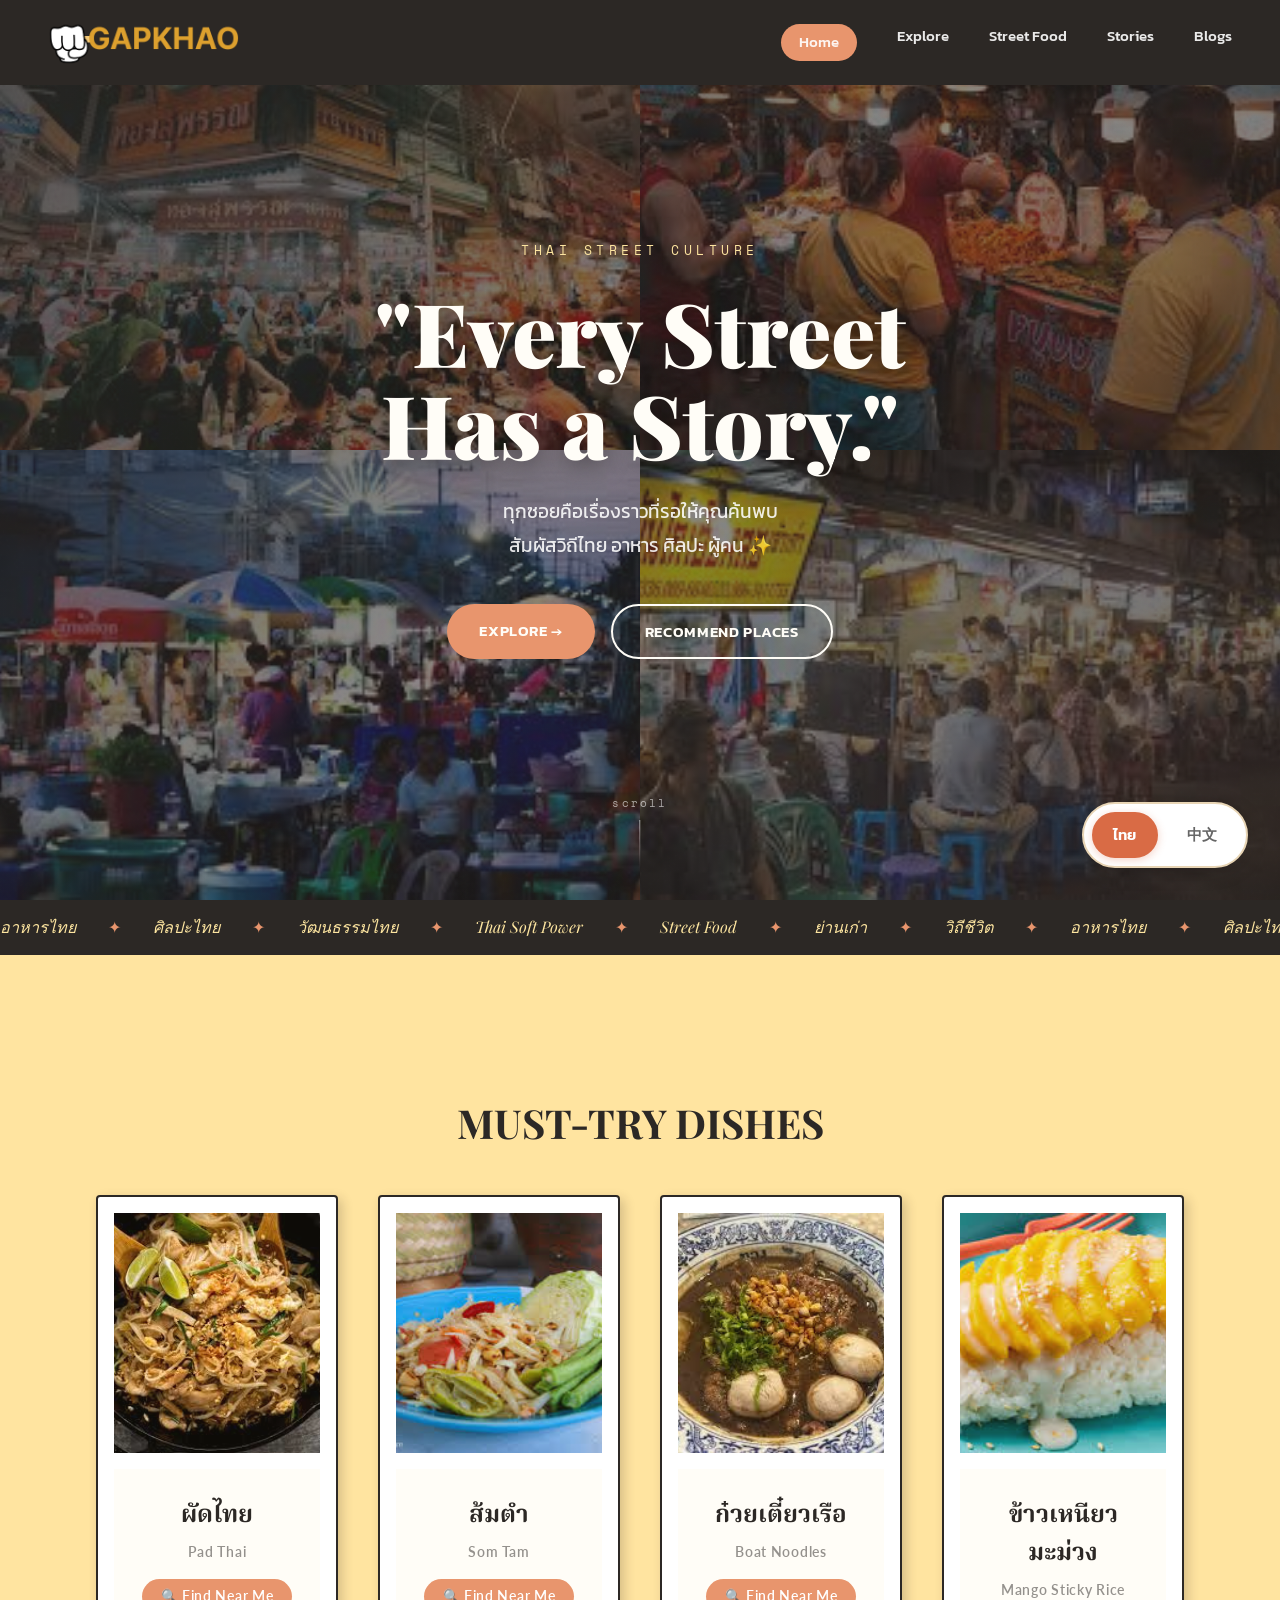
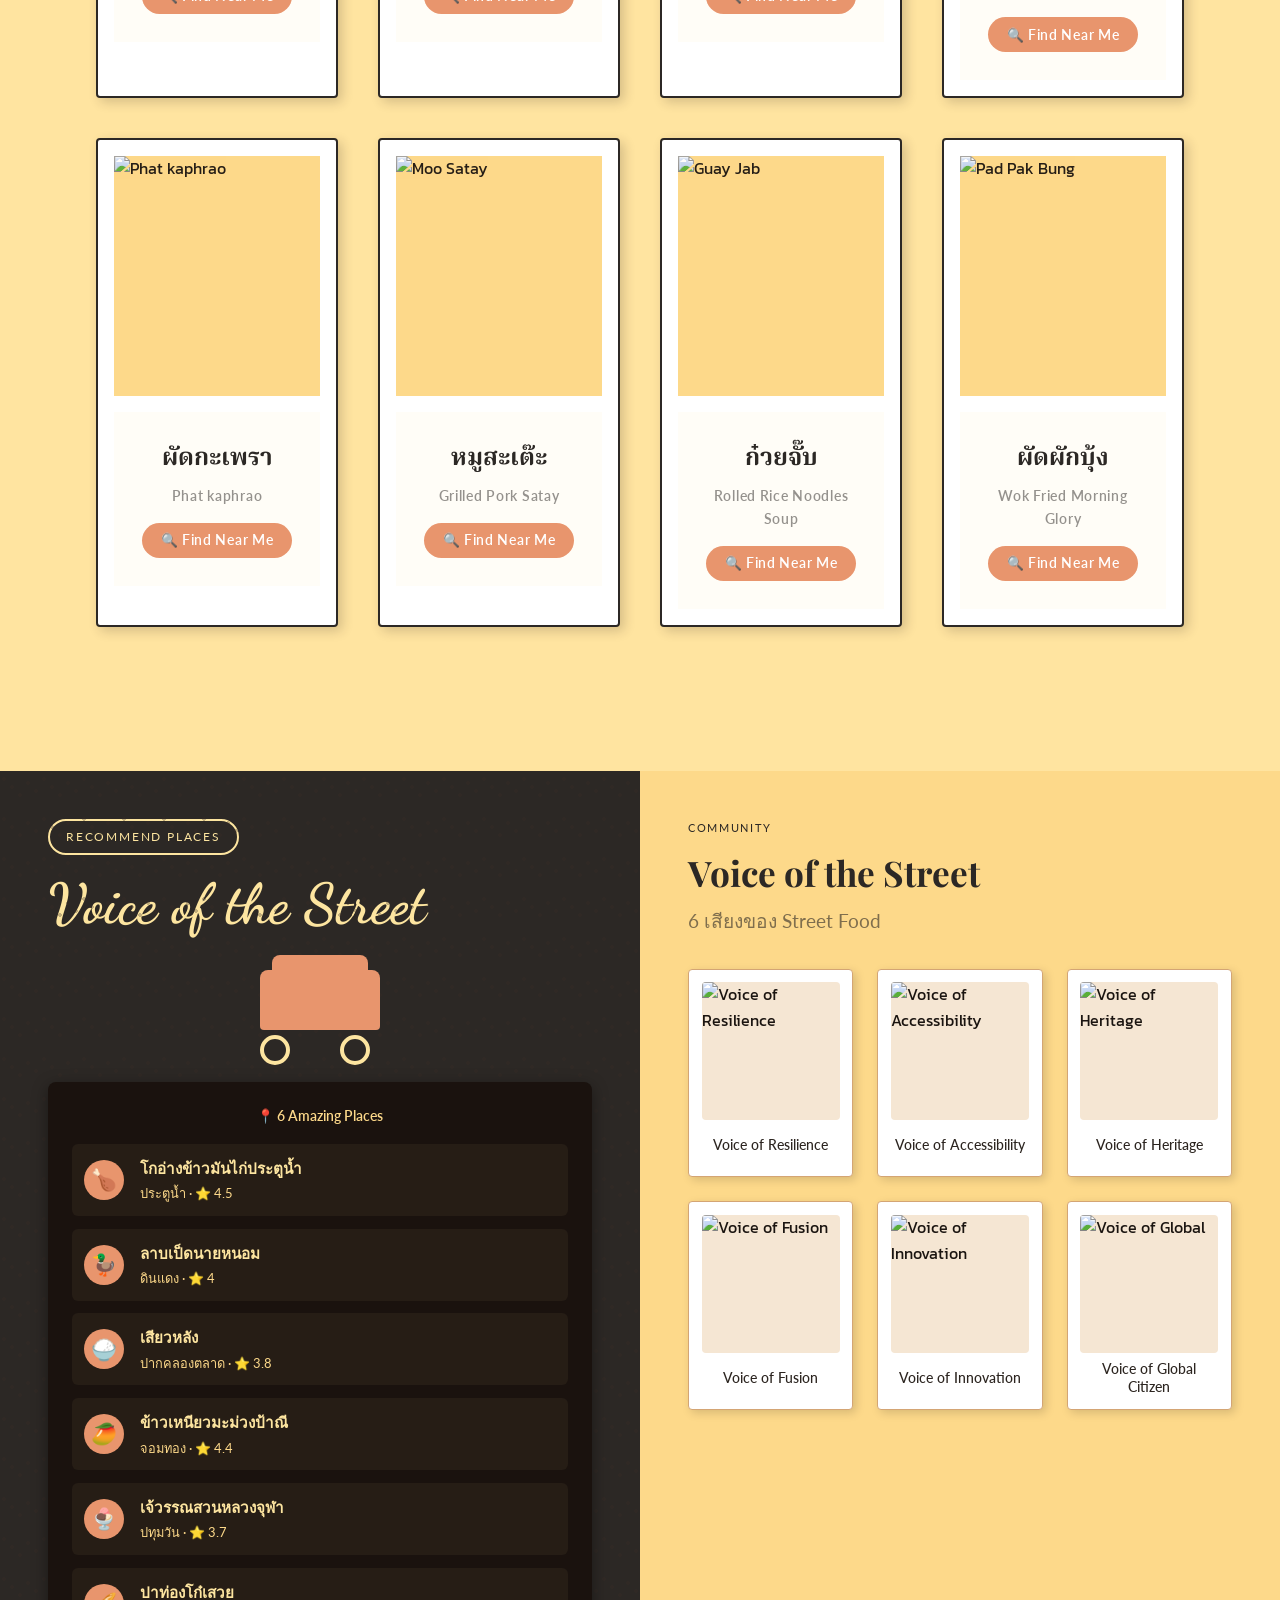
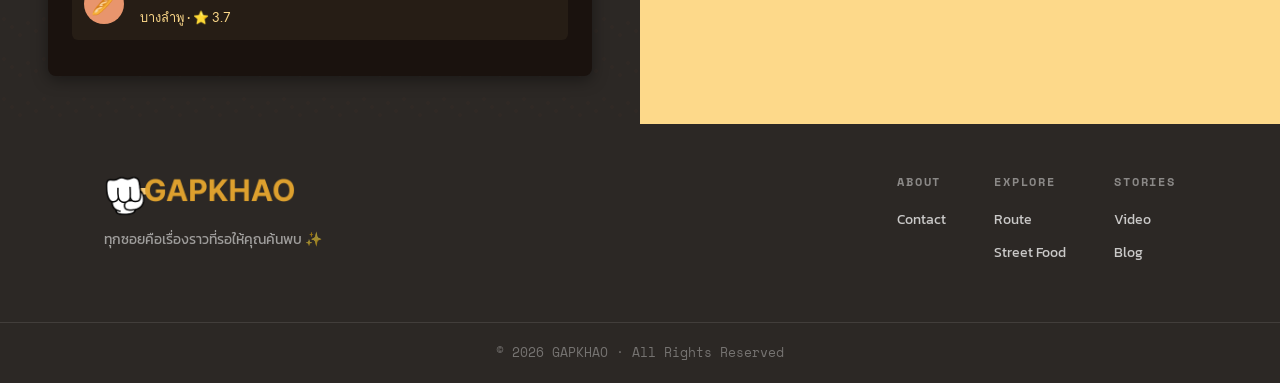
==== commit eb03e54a: "fix all that" ====
--- a/index.html
+++ b/index.html
@@ -20,8 +20,7 @@
   <header class="navbar" id="navbar">
     <div class="nav-container">
       <a href="index.html" class="logo">
-        <span class="logo-fist">👊</span>
-        <span class="logo-text">GAPKHAO</span>
+        <img src="images/logo main.png" alt="GAPKHAO" class="logo-image" />
       </a>
       <nav class="nav-links" id="navLinks">
         <a href="index.html" class="nav-link nav-link--active" data-translate="navbar.home">Home</a>
@@ -104,7 +103,7 @@
             </div>
             <div class="dish-content">
               <h3 data-translate="dishes.padThai.th">ผัดไทย</h3>
-              <h4 data-translate="dishes.padThai.en">Pad Thai</h4>
+              <h4 data-translate="dishes.padThai.zh">Pad Thai</h4>
               <button class="find-near-btn" data-translate="dishes.findBtn">🔍 Find Near Me</button>
             </div>
           </article>
@@ -115,7 +114,7 @@
             </div>
             <div class="dish-content">
               <h3 data-translate="dishes.somTam.th">ส้มตำ</h3>
-              <h4 data-translate="dishes.somTam.en">Som Tam</h4>
+              <h4 data-translate="dishes.somTam.zh">Som Tam</h4>
               <button class="find-near-btn" data-translate="dishes.findBtn">🔍 Find Near Me</button>
             </div>
           </article>
@@ -126,7 +125,7 @@
             </div>
             <div class="dish-content">
               <h3 data-translate="dishes.boatNoodles.th">ก๋วยเตี๋ยวเรือ</h3>
-              <h4 data-translate="dishes.boatNoodles.en">Boat Noodles</h4>
+              <h4 data-translate="dishes.boatNoodles.zh">Boat Noodles</h4>
               <button class="find-near-btn" data-translate="dishes.findBtn">🔍 Find Near Me</button>
             </div>
           </article>
@@ -137,18 +136,18 @@
             </div>
             <div class="dish-content">
               <h3 data-translate="dishes.mangoRice.th">ข้าวเหนียวมะม่วง</h3>
-              <h4 data-translate="dishes.mangoRice.en">Mango Sticky Rice</h4>
-              <button class="find-near-btn" data-translate="dishes.findBtn">🔍 Find Near Me</button>
-            </div>
-          </article>
-
-          <article class="dish-card">
-            <div class="dish-image">
-              <img src="https://images.unsplash.com/photo-1569562211093-4ed0d0758f12?w=600&q=80" alt="Suki" />
-            </div>
-            <div class="dish-content">
-              <h3 data-translate="dishes.suki.th">สุกี้</h3>
-              <h4 data-translate="dishes.suki.en">Chicken Sukiyaki Noodles</h4>
+              <h4 data-translate="dishes.mangoRice.zh">Mango Sticky Rice</h4>
+              <button class="find-near-btn" data-translate="dishes.findBtn">🔍 Find Near Me</button>
+            </div>
+          </article>
+
+          <article class="dish-card">
+            <div class="dish-image">
+              <img src="https://s359.kapook.com/pagebuilder/77dbed27-b746-4e00-8399-96fad42b621d.jpg" alt="Phat kaphrao" />
+            </div>
+            <div class="dish-content">
+              <h3 data-translate="dishes.phatkaphrao.th">ผัดกะเพรา</h3>
+              <h4 data-translate="dishes.phatkaphrao.zh">Phat kaphrao</h4>
               <button class="find-near-btn" data-translate="dishes.findBtn">🔍 Find Near Me</button>
             </div>
           </article>
@@ -159,7 +158,7 @@
             </div>
             <div class="dish-content">
               <h3 data-translate="dishes.satay.th">หมูสะเต๊ะ</h3>
-              <h4 data-translate="dishes.satay.en">Grilled Pork Satay</h4>
+              <h4 data-translate="dishes.satay.zh">Grilled Pork Satay</h4>
               <button class="find-near-btn" data-translate="dishes.findBtn">🔍 Find Near Me</button>
             </div>
           </article>
@@ -170,7 +169,7 @@
             </div>
             <div class="dish-content">
               <h3 data-translate="dishes.guayJab.th">ก๋วยจั๊บ</h3>
-              <h4 data-translate="dishes.guayJab.en">Rolled Rice Noodles Soup</h4>
+              <h4 data-translate="dishes.guayJab.zh">Rolled Rice Noodles Soup</h4>
               <button class="find-near-btn" data-translate="dishes.findBtn">🔍 Find Near Me</button>
             </div>
           </article>
@@ -181,7 +180,7 @@
             </div>
             <div class="dish-content">
               <h3 data-translate="dishes.padPakBung.th">ผัดผักบุ้ง</h3>
-              <h4 data-translate="dishes.padPakBung.en">Wok Fried Morning Glory</h4>
+              <h4 data-translate="dishes.padPakBung.zh">Wok Fried Morning Glory</h4>
               <button class="find-near-btn" data-translate="dishes.findBtn">🔍 Find Near Me</button>
             </div>
           </article>
@@ -190,25 +189,25 @@
     </section>
 
     <!-- ========== TWO-PANEL ROW: MAP & TIPS ========== -->
-    <section class="two-panel-row">
+    <!-- <section class="two-panel-row"> -->
       <!-- Left Panel: Trending Destinations -->
-      <div class="trending-panel">
-        <h2 data-translate="trending.title">Trending Street Food Destinations</h2>
+      <!-- <div class="trending-panel">
+        <h2 data-translate="trending.title">Trending Street Food Destinations</h2> -->
         
         <!-- Decorative Jasmine Flowers -->
-        <div class="jasmine-flower flower-1"></div>
+        <!-- <div class="jasmine-flower flower-1"></div>
         <div class="jasmine-flower flower-2"></div>
         <div class="jasmine-flower flower-3"></div>
-        
+         -->
         <!-- Decorative Kranok Motifs -->
-        <div class="kranok-motif kranok-1">🌿</div>
+        <!-- <div class="kranok-motif kranok-1">🌿</div>
         <div class="kranok-motif kranok-2">🌿</div>
         
         <div class="bangkok-map">
-          <div class="river-path"></div>
+          <div class="river-path"></div> -->
           
           <!-- Temple Spires -->
-          <div class="temple-spire spire-1"></div>
+          <!-- <div class="temple-spire spire-1"></div>
           <div class="temple-spire spire-2"></div>
           <div class="temple-spire spire-3"></div>
           
@@ -224,12 +223,12 @@
             <div class="pin-label">Street Lamp</div>
           </div>
         </div>
-      </div>
+      </div> -->
 
       <!-- Right Panel: Tips -->
-      <div class="tips-panel">
+      <!-- <div class="tips-panel"> -->
         <!-- Decorative Icons -->
-        <div class="tiffin-carrier">🍱</div>
+        <!-- <div class="tiffin-carrier">🍱</div>
         <div class="wok-icon">🍳</div>
         
         <div class="section-label" data-translate="curiosity.label">Tips & Etiquette</div>
@@ -245,10 +244,10 @@
               <li data-translate="curiosity.tip5">Cash is king at most street stalls</li>
             </ul>
           </div>
-        </div>
+        </div> -->
         
         <!-- Bronze Food Icons -->
-        <div class="food-icons">
+        <!-- <div class="food-icons">
           <div class="food-icon">🧺</div>
           <div class="food-icon">☕</div>
           <div class="food-icon">🍳</div>
@@ -257,7 +256,7 @@
         
         <div class="price-tag" data-translate="curiosity.price">Price: 40-100฿</div>
       </div>
-    </section>
+    </section> -->
 
     <!-- ========== BOTTOM TWO-PANEL ROW: RECOMMEND PLACES & COMMUNITY ========== -->
     <section class="bottom-two-panel" id="recommendPlaces">
@@ -377,7 +376,7 @@
         </div>
         
         <!-- Data Sources -->
-        <div class="data-sources">
+        <!-- <div class="data-sources">
           <h4 data-translate="sources.title">ขอบคุณข้อมูลจาก</h4>
           <ul>
             <li>WIEGO (Women in Informal Employment: Globalizing and Organizing)</li>
@@ -389,7 +388,7 @@
           </ul>
         </div>
       </div>
-    </section>
+    </section> -->
 
   </main>
 
@@ -398,8 +397,7 @@
     <div class="footer-inner">
       <div class="footer-brand">
         <a href="index.html" class="logo logo--light">
-          <span class="logo-fist">👊</span>
-          <span class="logo-text">GAPKHAO</span>
+          <img src="images/logo main.png" alt="GAPKHAO" class="logo-image" />
         </a>
         <p data-translate="footer.tagline">ทุกซอยคือเรื่องราวที่รอให้คุณค้นพบ ✨</p>
       </div>
@@ -407,13 +405,12 @@
       <nav class="footer-nav">
         <div class="footer-col">
           <h4 data-translate="footer.about">ABOUT</h4>
-          <a href="#" data-translate="footer.aboutUs">About us</a>
           <a href="contact.html" data-translate="footer.contact">Contact</a>
         </div>
         <div class="footer-col">
           <h4 data-translate="footer.explore">EXPLORE</h4>
           <a href="explore.html" data-translate="footer.route">Route</a>
-          <a href="street-life.html" data-translate="footer.streetLife">Street life</a>
+          <a href="street-food.html" data-translate="navbar.streetFood">Street Food</a>
         </div>
         <div class="footer-col">
           <h4 data-translate="footer.stories">STORIES</h4>
--- a/css/style.css
+++ b/css/style.css
@@ -196,6 +196,12 @@
   font-weight: 700;
   font-size: 1.3rem;
   letter-spacing: 0.05em;
+}
+
+.logo-image {
+  height: 45px;
+  width: auto;
+  display: block;
 }
 
 .logo-fist { font-size: 1.4rem; }
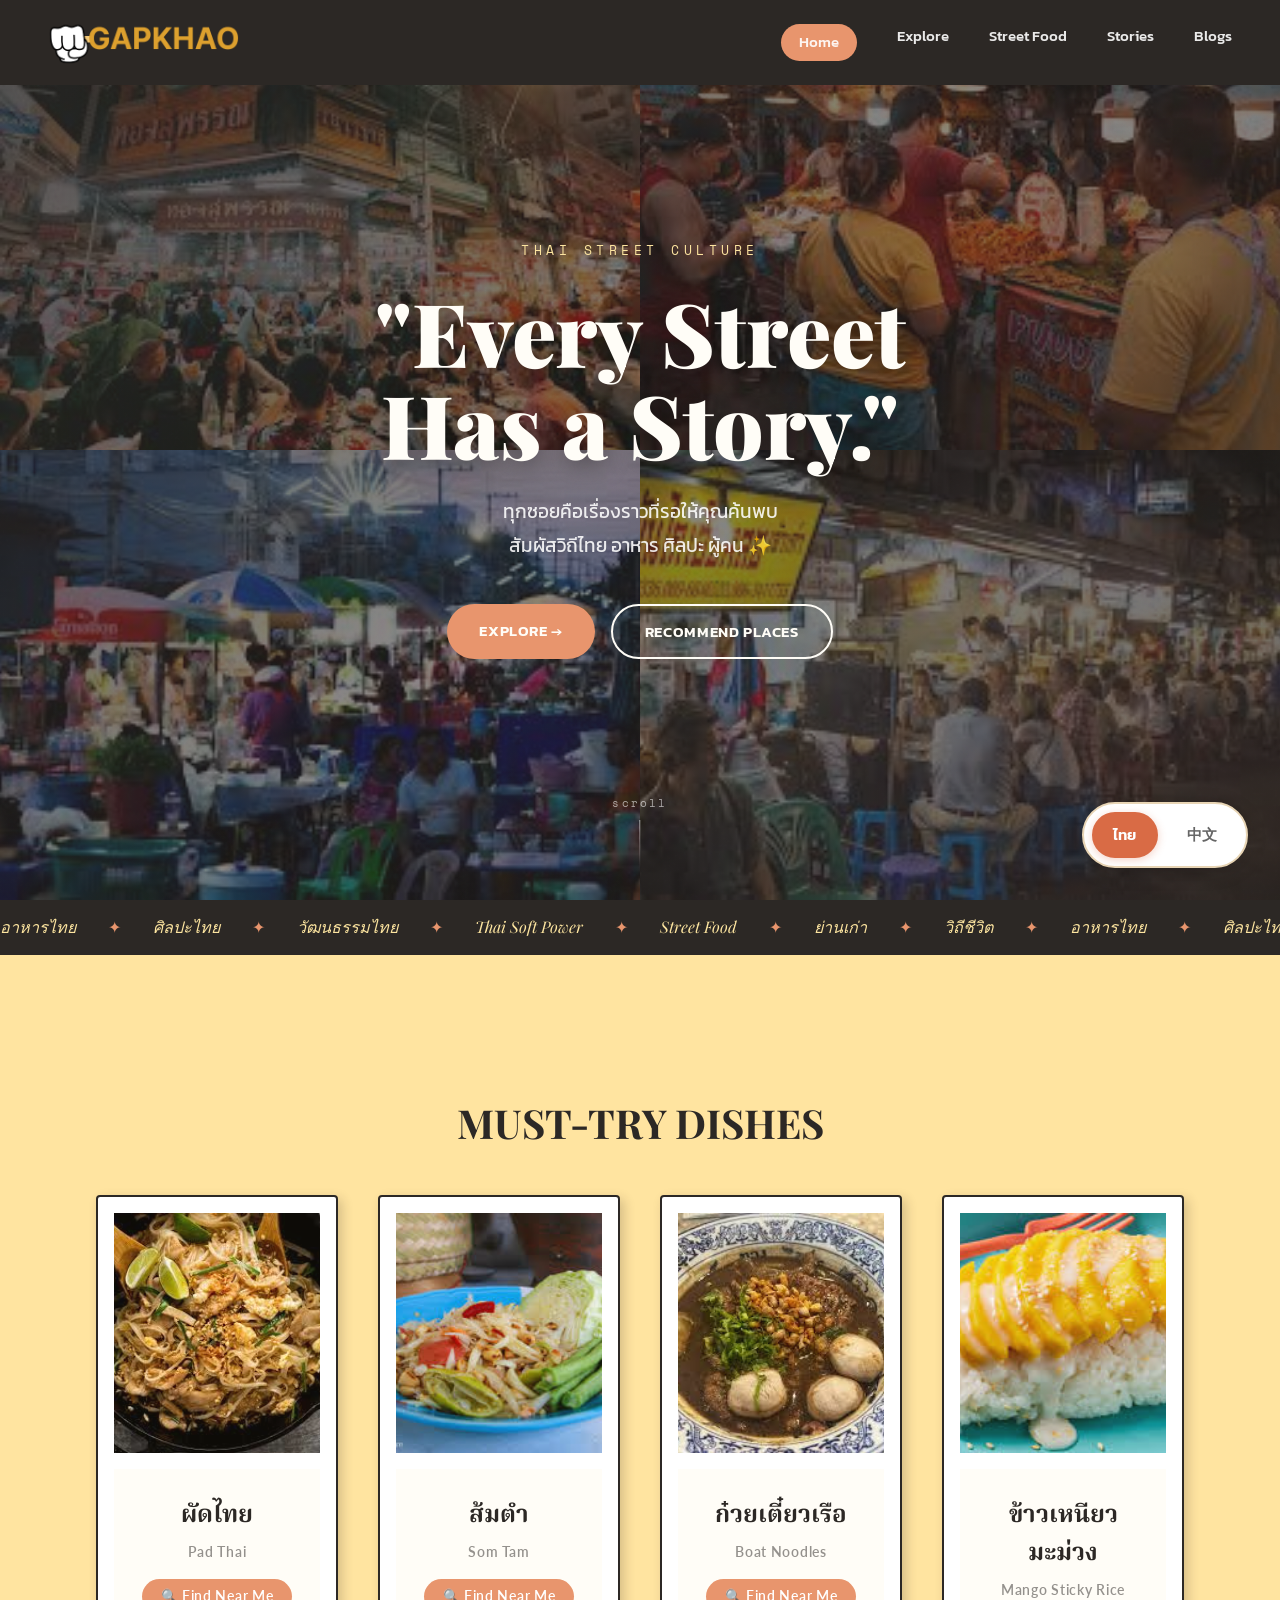
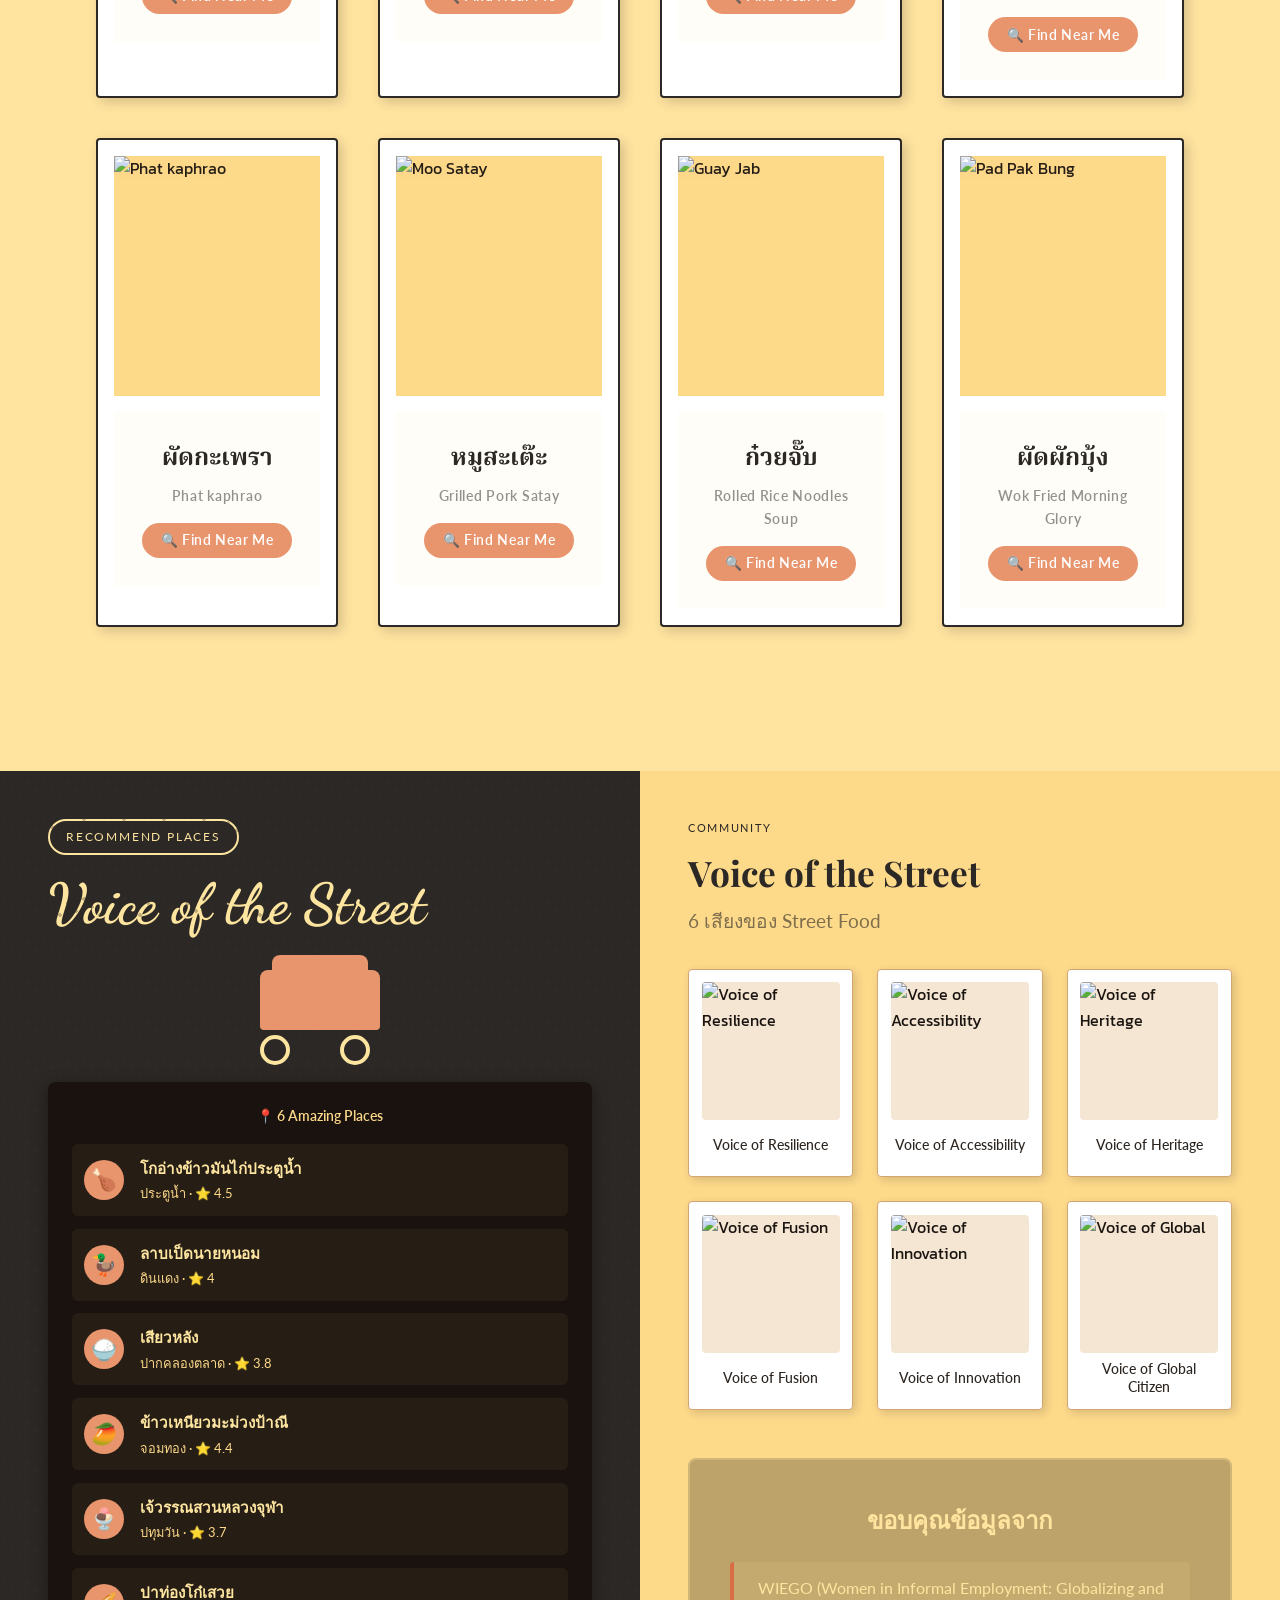
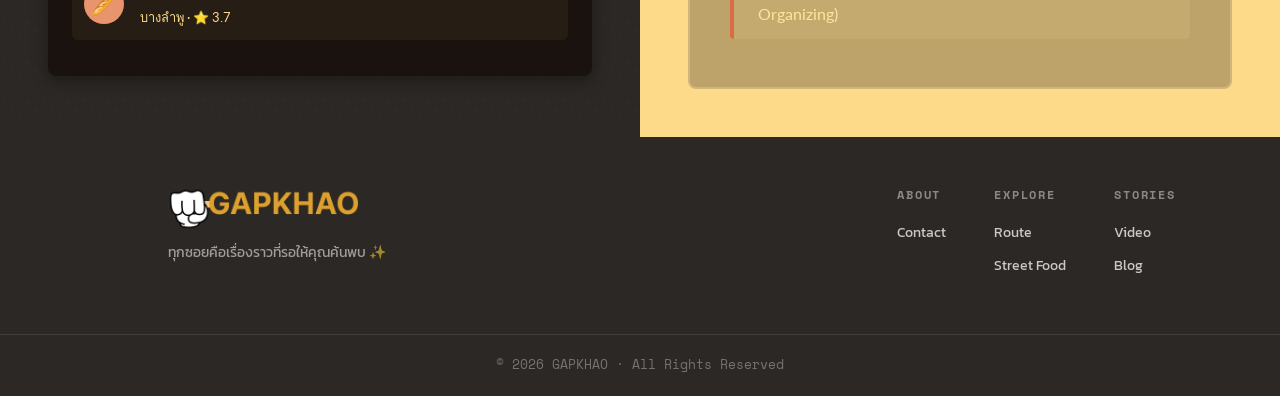
==== commit e5088d70: "fix more more" ====
--- a/index.html
+++ b/index.html
@@ -179,8 +179,8 @@
               <img src="https://images.unsplash.com/photo-1540189549336-e6e99c3679fe?w=600&q=80" alt="Pad Pak Bung" />
             </div>
             <div class="dish-content">
-              <h3 data-translate="dishes.padPakBung.th">ผัดผักบุ้ง</h3>
-              <h4 data-translate="dishes.padPakBung.zh">Wok Fried Morning Glory</h4>
+              <h3 data-translate="dishes.padPakBung.th">ข้าวมันไก่</h3>
+              <h4 data-translate="dishes.padPakBung.zh">Hainanese Chicken Rice</h4>
               <button class="find-near-btn" data-translate="dishes.findBtn">🔍 Find Near Me</button>
             </div>
           </article>
@@ -376,19 +376,14 @@
         </div>
         
         <!-- Data Sources -->
-        <!-- <div class="data-sources">
-          <h4 data-translate="sources.title">ขอบคุณข้อมูลจาก</h4>
+        <div class="data-sources">
+          <h4 data-translate="sources.title">ข้อมูลจาก</h4>
           <ul>
-            <li>WIEGO (Women in Informal Employment: Globalizing and Organizing)</li>
-            <li>FAO (Food and Agriculture Organization of the United Nations)</li>
-            <li>Michelin Guide Thailand</li>
-            <li>สถาบันไทยคดีศึกษา (Thai Studies Institute)</li>
-            <li>ศูนย์วิจัยกสิกรไทย (Kasikorn Research Center)</li>
-            <li>CNN Travel</li>
+            <li><a href="https://www.wongnai.com/listings/riverside-resturaunts-at-tha-maharaj-and-tha-chang" target="_blank"></a>WIEGO (Women in Informal Employment: Globalizing and Organizing)<a/></li>
           </ul>
         </div>
       </div>
-    </section> -->
+    </section>
 
   </main>
 
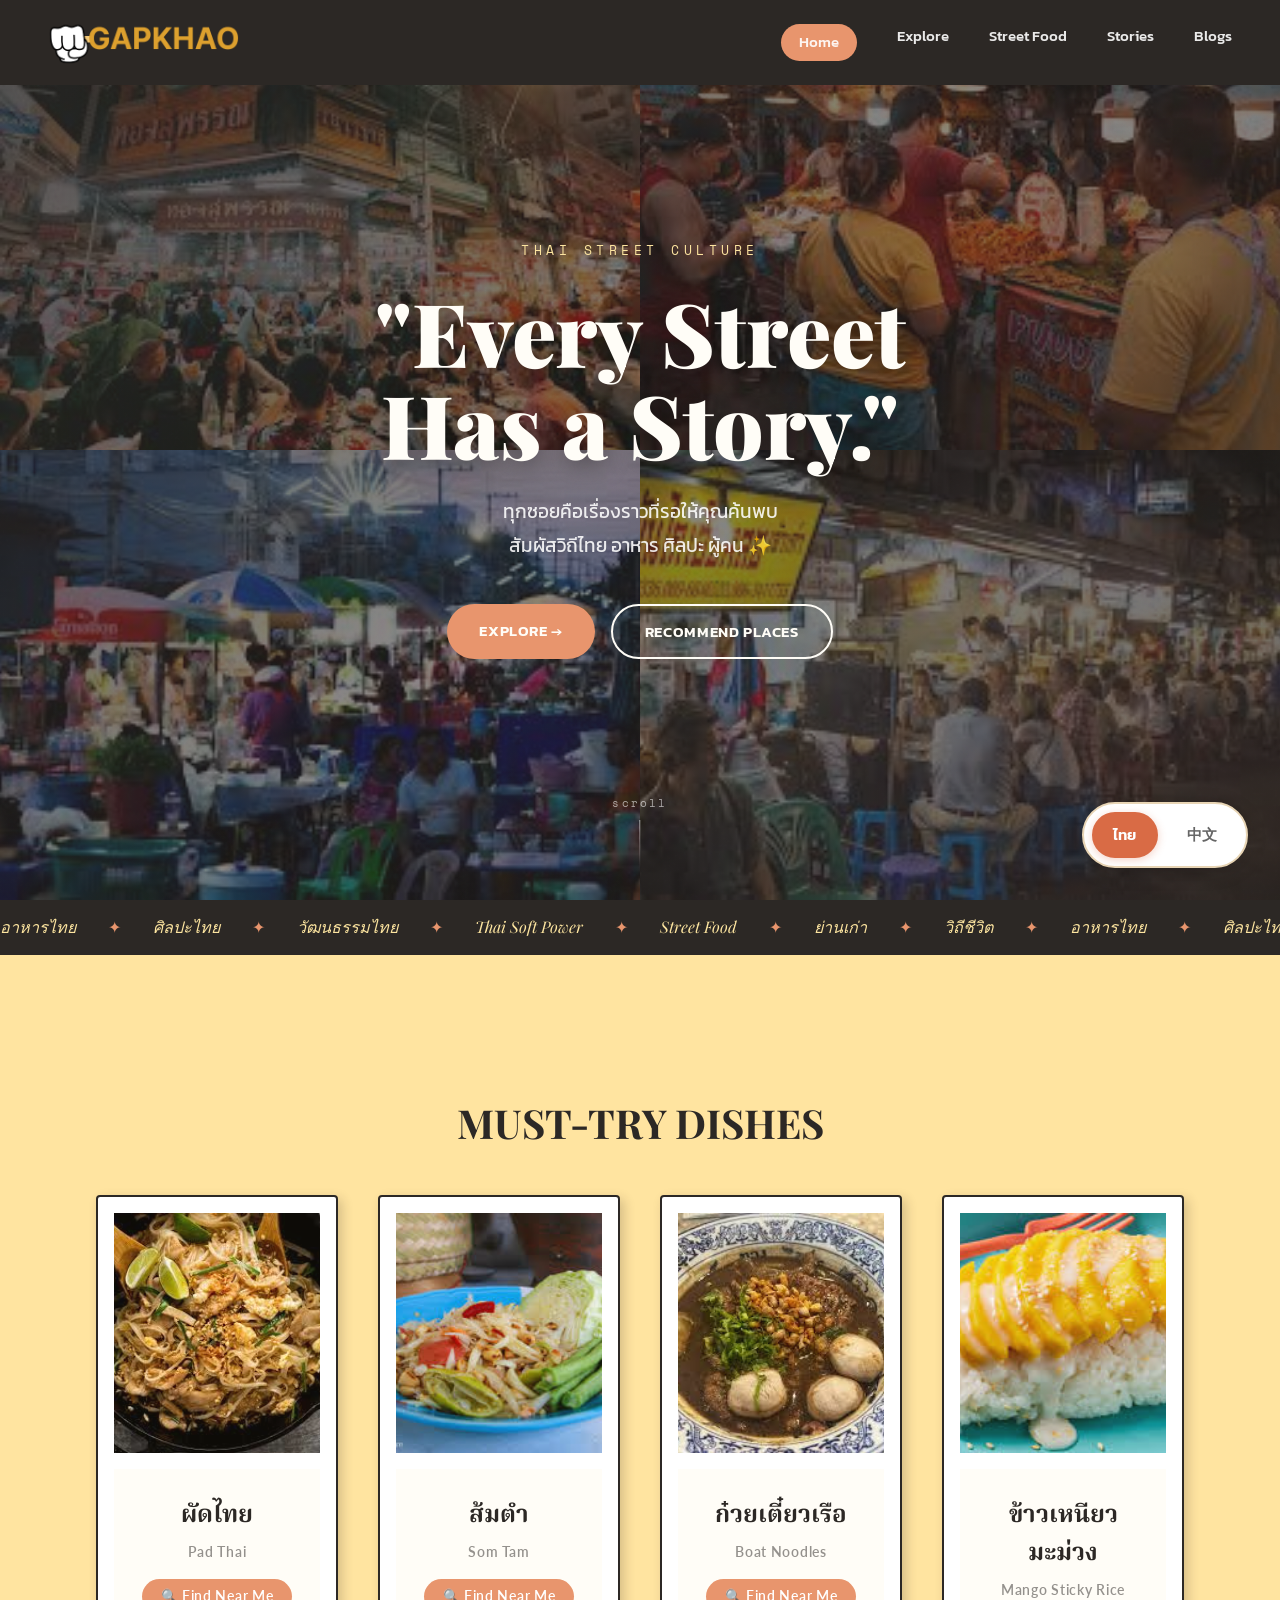
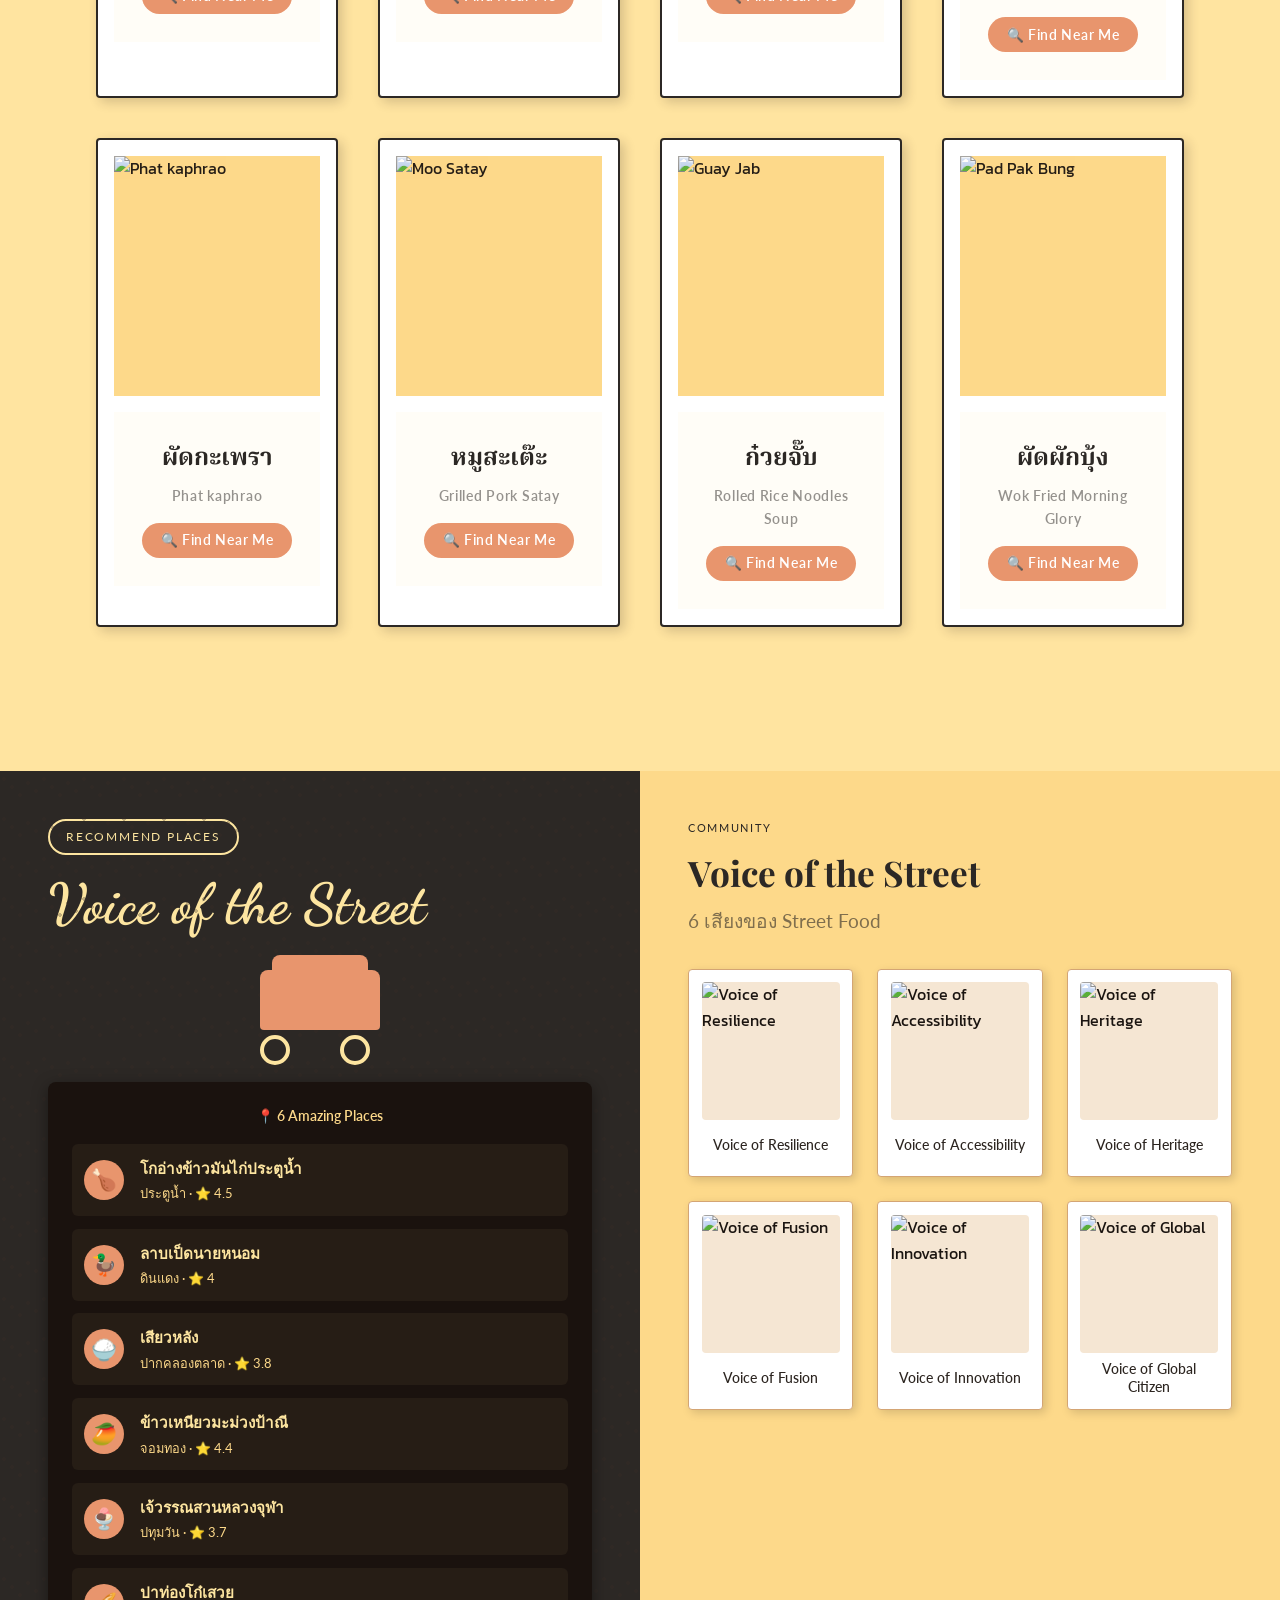
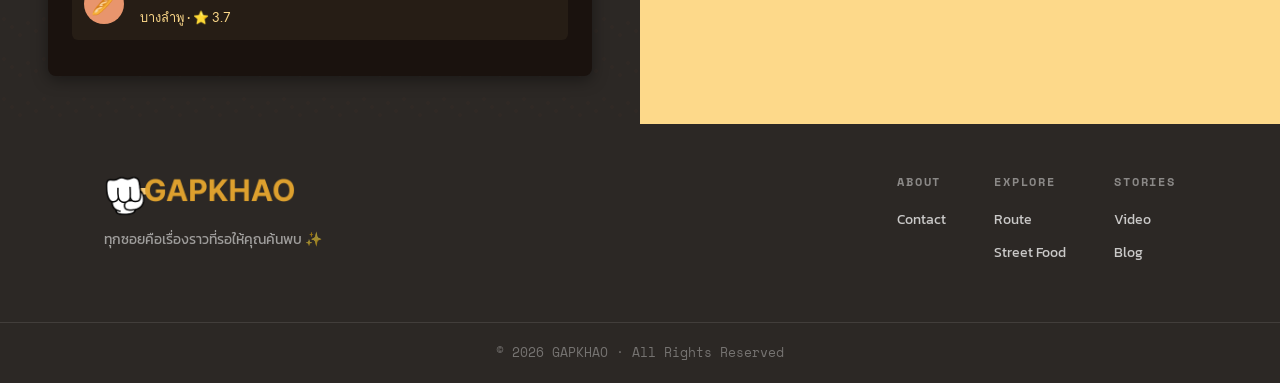
==== commit f2d9aac4: "try beat" ====
--- a/index.html
+++ b/index.html
@@ -374,14 +374,6 @@
             <div class="polaroid-title" data-translate="stories.global">Voice of Global Citizen</div>
           </div>
         </div>
-        
-        <!-- Data Sources -->
-        <div class="data-sources">
-          <h4 data-translate="sources.title">ข้อมูลจาก</h4>
-          <ul>
-            <li><a href="https://www.wongnai.com/listings/riverside-resturaunts-at-tha-maharaj-and-tha-chang" target="_blank"></a>WIEGO (Women in Informal Employment: Globalizing and Organizing)<a/></li>
-          </ul>
-        </div>
       </div>
     </section>
 
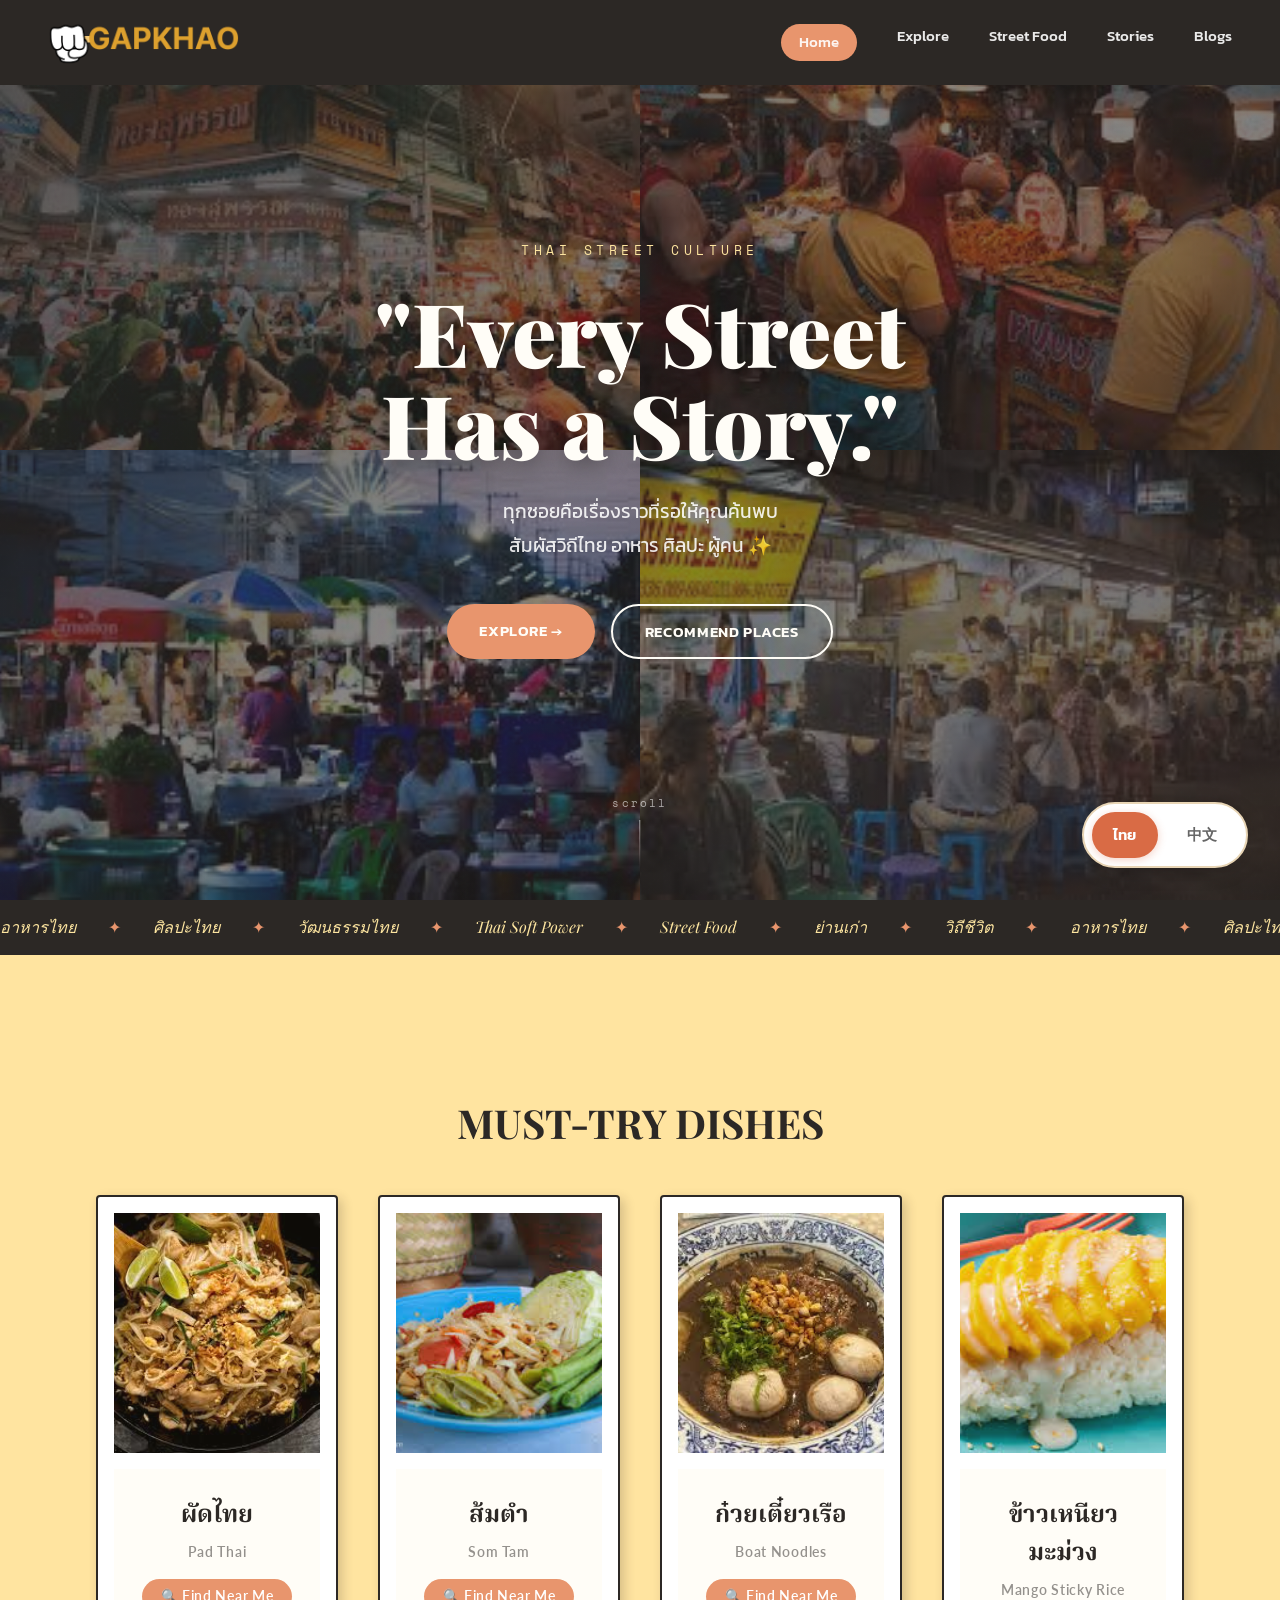
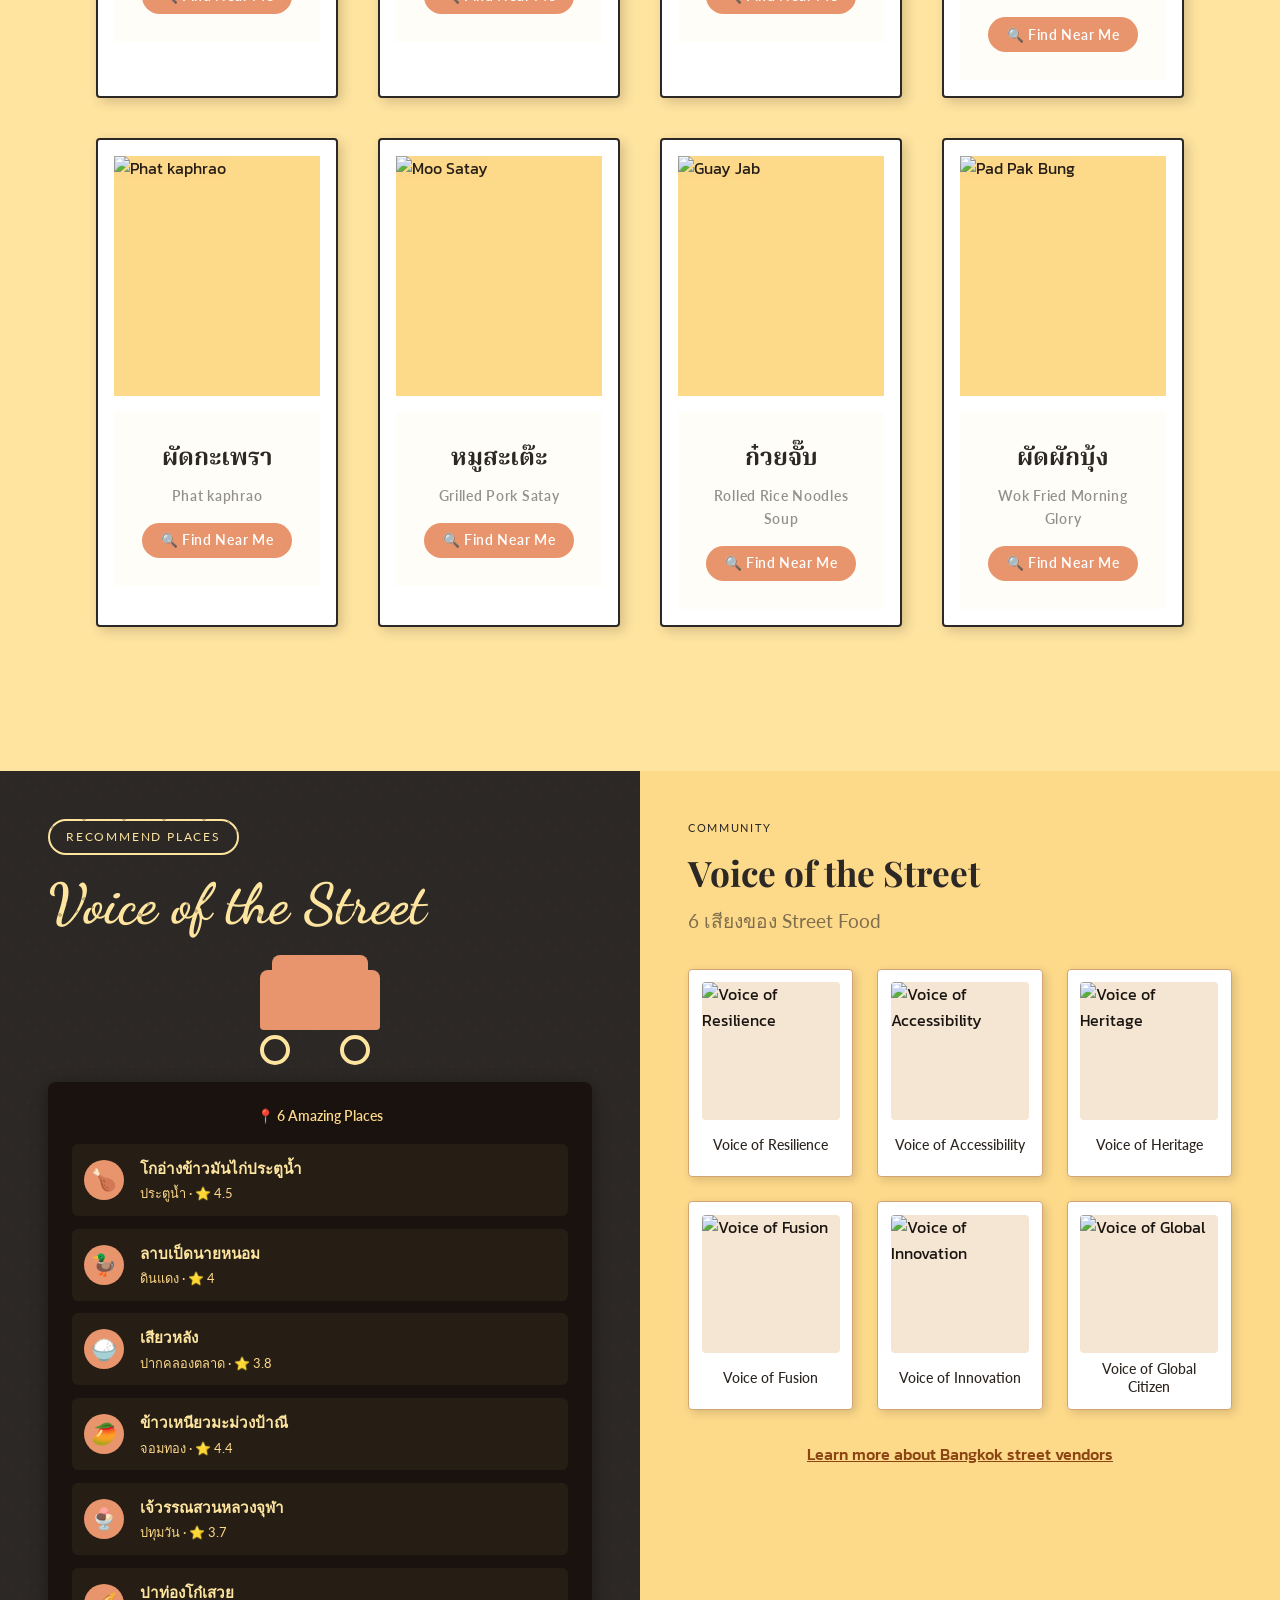
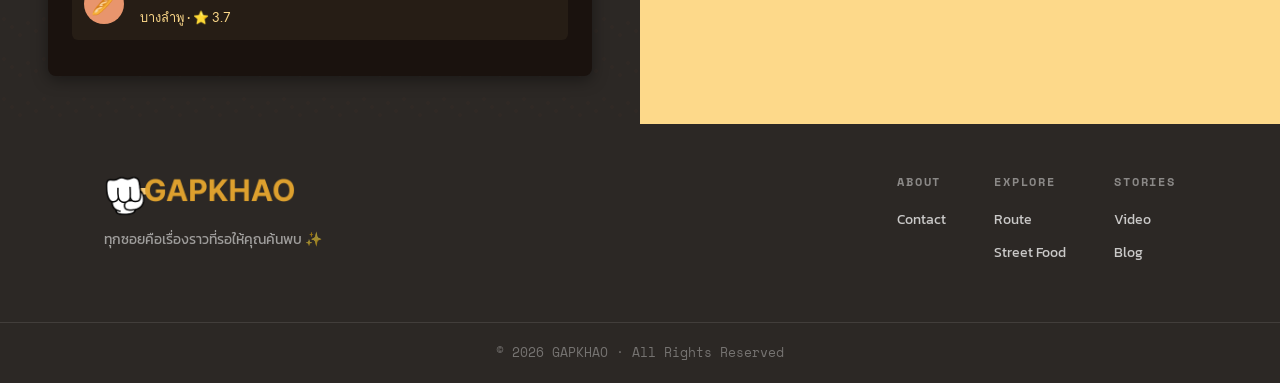
==== commit 61080b91: "add link" ====
--- a/index.html
+++ b/index.html
@@ -374,6 +374,10 @@
             <div class="polaroid-title" data-translate="stories.global">Voice of Global Citizen</div>
           </div>
         </div>
+        
+        <div style="text-align: center; margin-top: 2rem;">
+          <a href="https://www.wiego.org/bangkok/" target="_blank" rel="noopener noreferrer" style="color: #8B4513; text-decoration: underline; font-size: 1rem; font-weight: 500;">Learn more about Bangkok street vendors</a>
+        </div>
       </div>
     </section>
 
